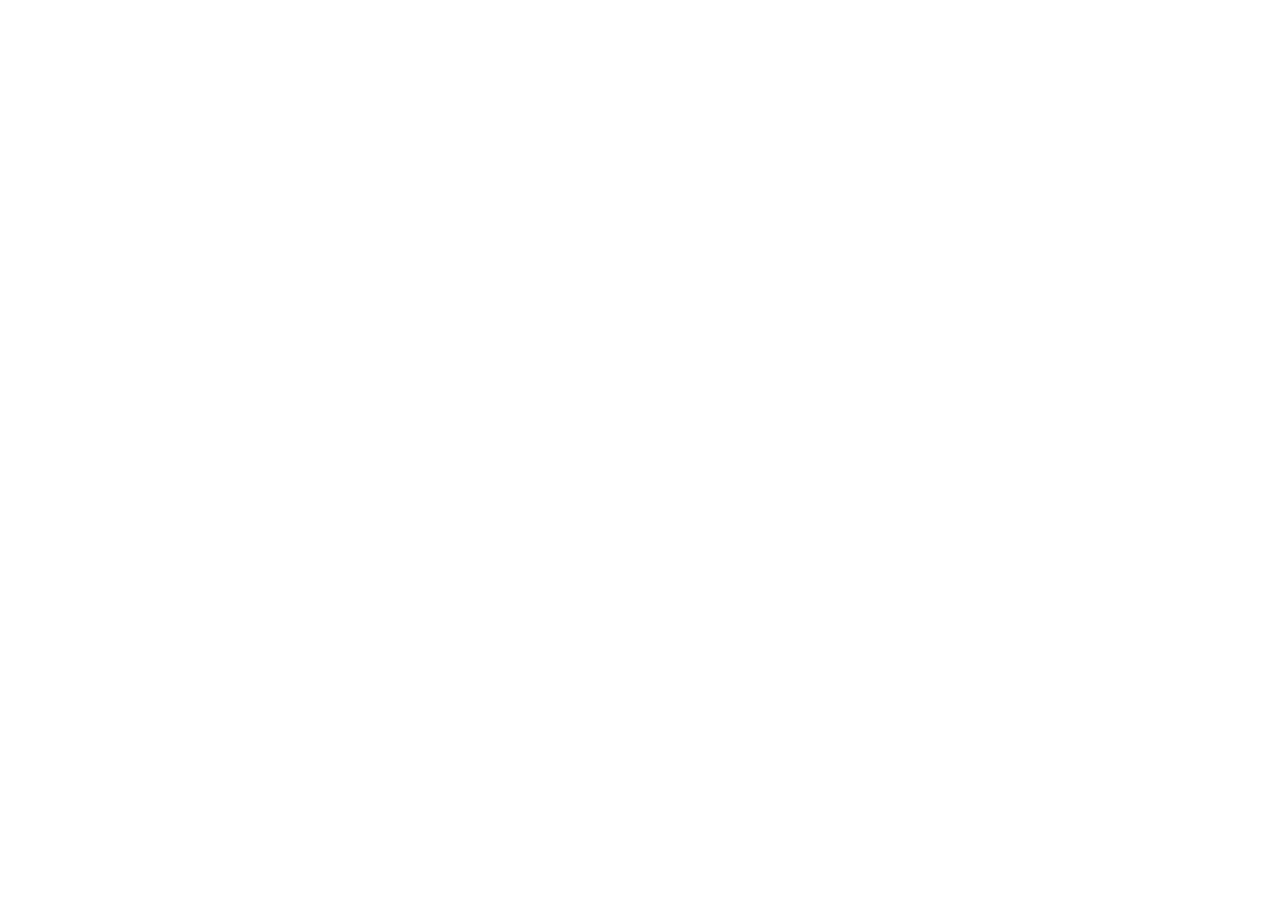
==== index.html @ f9d444e1 "Cria estrutura inicial do front-end" ====
<!DOCTYPE html>
<html lang="pt-br">

<head>
    <meta charset="UTF-8">
    <meta name="viewport" content="width=device-width, initial-scale=1.0">

    <title>Atlas Store</title>
    <link rel="stylesheet" href="assets/css/style.css">
</head>

<body>

    <script src="assets/js/script.js"></script>
    
</body>

</html>
---- assets/css/style.css ----
/*EStilos globais do Atlas Store */
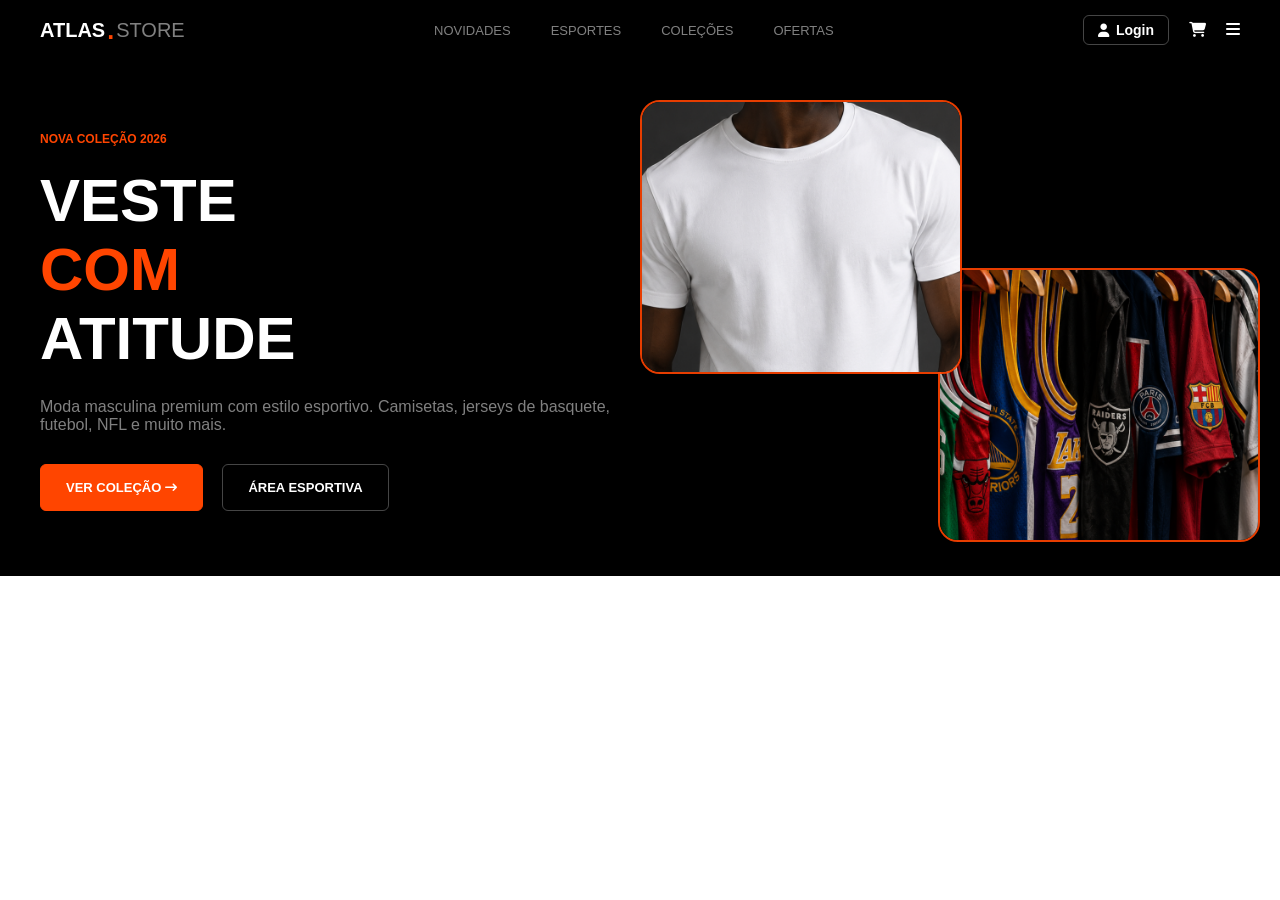
==== commit 69229324: "Cria header e seção principal da página inicial" ====
--- a/index.html
+++ b/index.html
@@ -7,9 +7,121 @@
 
     <title>Atlas Store</title>
     <link rel="stylesheet" href="assets/css/style.css">
+    <link rel="stylesheet" href="https://cdnjs.cloudflare.com/ajax/libs/font-awesome/6.5.0/css/all.min.css"> <!--Biblioteca de ícones-->
 </head>
 
 <body>
+
+    <header>
+
+        <nav> <!--Cabeçalho Principal-->
+
+            <div> <!--Logo da loja-->
+
+                <a href="index.html" class="logo">
+                    <h1>
+                        <span class="logo-atlas">ATLAS</span>
+                        <span class="logo-ponto">.</span>
+                        <span class="logo-store">STORE</span>
+                    </h1>
+                </a>
+
+            </div>
+
+            <div class="menu"> <!--Navegação principal-->
+
+                <ul>
+
+                    <li>
+                        <a href="pages/novidades.html">NOVIDADES</a>
+                    </li>
+
+                    <li>
+                        <a href="pages/esportes.html">ESPORTES</a>
+                    </li>
+
+                    <li>
+                        <a href="pages/colecoes.html">COLEÇÕES</a>
+                    </li>
+
+                    <li>
+                        <a href="pages/ofertas.html">OFERTAS</a>
+                    </li>
+
+                </ul>
+
+            </div>
+
+            <div class="actions"> <!--Ações do usuário-->
+
+                <ul>
+
+                    <li>
+                        <a href="pages/login.html" class="login">
+                            <i class="fa-solid fa-user"></i> Login
+                        </a>
+                    </li>
+
+                    <li>
+                        <a href="pages/carrinho.html" class="carrinho">
+                            <i class="fa-solid fa-cart-shopping"></i>
+                        </a>
+                    </li>
+
+                </ul>
+
+                <button class="menu-btn">
+                    <i class="fa-solid fa-bars"></i>
+                </button>
+
+            </div>
+
+        </nav>
+
+    </header>
+
+    <main>
+        <section class="apresentacao">
+
+            <!-- Coluna esquerda: textos e botões -->
+            <div class="apresentacao-textos"> 
+                <h2>NOVA COLEÇÃO 2026</h2>
+                <h3>VESTE <span>COM</span> ATITUDE</h3>
+                <p>
+                    Moda masculina premium com estilo esportivo. 
+               Camisetas, jerseys de basquete, futebol, NFL e muito mais.
+                </p>
+            
+                <!-- Botões de ação -->
+                <div class="apresentacao-botoes">
+                    <a class="btn-colecao" href="pages/colecoes.html">
+                        VER COLEÇÃO
+                    <i class="fa-solid fa-arrow-right-long"></i>
+                    </a>
+                    <a class="btn-esportiva" href="pages/esportes.html">ÁREA ESPORTIVA</a>
+                </div>
+            </div>
+
+            <!-- Coluna direita: imagens de destaque -->
+            <div class="apresentacao-imagens">
+                <img class="img-destaque" src="assets/images/apresentacao/img-whiteshirt-apresentacao.png" alt="Produto em destaque">
+                <img class="img-esportiva" src="assets/images/apresentacao/img-varias1-apresnetacao.png" alt="Produto esportivo">
+            </div>
+
+        </section>
+
+        <section class="menu-central">
+            <ul>
+                <li>
+                    <a href="pages/"></a>
+                </li>
+            </ul>
+        </section>
+    </main>
+
+    <footer>
+
+    </footer>
 
     <script src="assets/js/script.js"></script>
     
--- a/assets/css/style.css
+++ b/assets/css/style.css
@@ -1 +1,325 @@
-/*EStilos globais do Atlas Store */+/*Estilos globais do Atlas Store */
+
+* {
+    margin: 0;
+    padding: 0;
+    box-sizing: border-box;
+    font-family: 'Segoe UI', Tahoma, Geneva, Verdana, sans-serif;
+}
+
+header nav {
+    display: flex; /*Flexbox ativo*/
+    justify-content: space-between; /*Espaço entre itens*/
+    align-items: center; /*Alinha verticalmente*/
+    gap: 20px; /*Espaço entre os blocos*/
+    padding: 10px 20px; /*Espaço interno do header*/
+    background-color: black;
+    height: 60px;
+    position: fixed;
+    top: 0;
+    left: 0;
+    width: 100%;
+    z-index: 1000;
+}
+
+
+/*LOGO*/
+
+.logo {
+    text-decoration: none;
+}
+
+.logo h1 {
+    margin: 0;              /* remove margens padrão */
+    line-height: 60px;      /* igual à altura do nav */
+    display: flex;          /* garante alinhamento interno */
+    align-items: center;    /* centraliza verticalmente o texto */
+    text-decoration: none;
+    gap: 2px;
+    padding-left: 20px;
+}
+
+.logo-atlas {
+    color: white;
+    font-weight: 900;
+    font-size: 20px;
+}
+
+.logo-ponto {
+    color: orangered;
+    vertical-align: middle;
+    font-size: 25px;
+}
+
+.logo-store {
+    color: grey;
+    font-size: 20px;
+    font-weight: lighter;
+}
+
+/*MENU*/
+
+.menu ul {
+    display: flex;
+    gap: 40px;
+    list-style: none;
+    font-size: small;
+}
+
+.menu a { /*Apenas o texto da lista*/
+    color: grey;
+    text-decoration: none;
+}
+
+.menu a:hover { /*Ao passar o mouse*/
+    color: white;
+    text-decoration: none;
+    transition: all 0.3s ease; /*Animação suave*/
+}
+
+.menu.active {
+    display: block; /* Mostra o menu (antes estava oculto no @media) */
+    width: 100%; /* Ocupa toda a largura disponível */
+}
+
+.menu.active ul {
+    flex-direction: column; /* Empilha os itens em coluna (vertical) */
+    gap: 10px;
+    background-color: black;
+    padding: 10px;
+}
+
+/*ACTIONS*/
+
+.actions {
+    display: flex;
+    align-items: center;
+    gap: 20px;
+}
+
+.actions ul { 
+    display: flex;
+    text-decoration: none;
+    gap: 20px;
+}
+
+.login { /*LOGIN*/
+    color: white;
+    text-decoration: none;
+    border: 1px solid rgba(169, 169, 169, 0.406);
+    border-radius: 6px;
+    padding: 6px;
+    padding-left: 14px;
+    padding-right: 14px;
+    font-size: 14px;
+    font-weight: bold;
+}
+
+.login i {
+    font-size: 13px;
+    padding-right: 3px;
+}
+
+.login:hover {
+    color: orangered;
+    border-color: orangered;
+    transition: all 0.3s ease; /*Animação suave*/
+}
+
+.carrinho { /*CARRINHO*/
+    color: white;
+    text-decoration: none;
+    font-size: 15px;
+}
+
+.menu-btn { /*MENU*/
+    color: white;
+    background: none;
+    border: none;
+    cursor: pointer;
+    font-size: 16px;
+    padding-right: 20px;
+}
+
+
+
+/*MAIN*/
+
+main {
+    margin-top: 60px; /* espaço para não ficar escondido */
+}
+
+.apresentacao { /*Duas colunas*/
+    display: flex;
+    align-items: center;
+    justify-content: space-between;
+    padding: 40px 20px 33.5px 20px;
+    background-color: black;
+}
+
+/*TEXTOS*/
+.apresentacao-textos {
+    flex: 1; /*Ocupa metade da largura disonível*/
+    max-width: 50%;
+    background-color: black;
+    text-align: left;
+    padding-left: 20px;
+    padding-top: 10px;
+    padding-bottom: 10px;
+}
+
+.apresentacao-textos h2 { /*NOVA COLEÇÃO*/
+    font-size: 12px;
+    color: orangered;
+    margin-bottom: 20px;
+}
+
+.apresentacao-textos h3 { /*VESTE COM ATITUDE*/
+    font-size: 60px;
+    margin-bottom: 20px;
+    color: white;
+    padding-bottom: 5px;
+}
+
+.apresentacao-textos h3 span {
+    color: orangered;
+    display: block;
+}
+
+.apresentacao-textos p {
+    font-size: 16px;
+    color: grey;
+    margin-bottom: 30px;
+    margin-right: 20px;
+}
+
+/*BOTÕES*/
+
+.btn-colecao {
+    display: inline-block;
+    color: white;
+    background-color: orangered;
+    border: 1px solid orangered;
+    border-radius: 6px;
+    padding: 15px;
+    transition: all 0.1s ease;
+    padding-left: 25px;
+    padding-right: 25px;
+    text-decoration: none;
+    font-weight: bolder;
+    font-size: 13px
+}
+
+.btn-colecao i {
+    font-size: 12px;
+    font-weight: bold;
+}
+
+.btn-colecao:hover {
+    transform: translateY(-2px);
+    background-color: rgb(255, 60, 0);
+}
+
+.btn-esportiva {
+    color: white;
+    margin-left: 15px;
+    border: 1px solid rgba(169, 169, 169, 0.406);
+    border-radius: 6px;
+    text-decoration: none;
+    padding: 15px;
+    padding-left: 25px;
+    padding-right: 25px;
+    font-weight: bolder;
+    font-size: 13px;
+}
+
+.btn-esportiva:hover {
+    border-color: orangered;
+    transition: all 0.3s ease; /*Animação suave*/
+}
+
+/*IMAGENS-APRESENTAÇÃO*/
+
+.apresentacao-imagens {
+    position: relative;
+    flex: 1;
+    max-width: 50%;
+    height: 442px; 
+    padding: 0;
+    background-color: black;
+}
+
+.apresentacao-imagens img {
+    border-radius: 20px;
+    position: absolute;
+    object-fit: cover; /* preenche a área sem esticar/distorcer */
+    border: 2px solid rgba(255, 68, 0, 0.907);
+    transition: transform 0.3s ease, box-shadow 0.3s ease;
+}
+
+.apresentacao-imagens img:hover {
+     transform: scale(1.02); /* aumenta 5% */
+    box-shadow: 0 6px 16px rgba(0,0,0,0.6); /* sombra mais forte no hover */
+}
+
+.img-destaque {
+    top: 0;
+    left: 0;
+    width: 52%;
+    height: 62%;
+    z-index: 2;
+    object-position: center top;
+}
+
+.img-esportiva-container {
+    position: relative;
+    display: inline-block;
+}
+
+.img-esportiva {
+    bottom: 0;
+    right: 0;
+    width: 52%;
+    height: 62%;
+    z-index: 1;
+}
+
+/*RESPONSIVIDADE*/
+@media (max-width: 768px) {
+    .menu {
+        display: none; /* esconde o menu em telas pequenas */
+    }
+    .login {
+        display: none; /* opcional: esconde login */
+    }
+    .apresentacao {
+        flex-direction: column; /*Empilha textos e imagens*/
+        text-align: left;
+        padding-top: 15px;
+    }
+    .apresentacao-textos {
+        text-align: left;
+        margin-top: 25px;
+    }
+    .apresentacao-textos h2 {
+        font-size: 10px;
+    }
+    .apresentacao-textos h3 {
+        font-size: 40px;
+    }
+    .apresentacao-textos p {
+        font-size: 13px;
+    }
+    .apresentacao-textos, .apresentacao-imagens {
+        max-width: 100%;
+    }
+    .apresentacao-imagens {
+        flex-direction: column;
+        display: flex;
+        gap: 15px;
+        height: auto;
+    }
+    .apresentacao-imagens img {
+        display: none;
+    }
+}
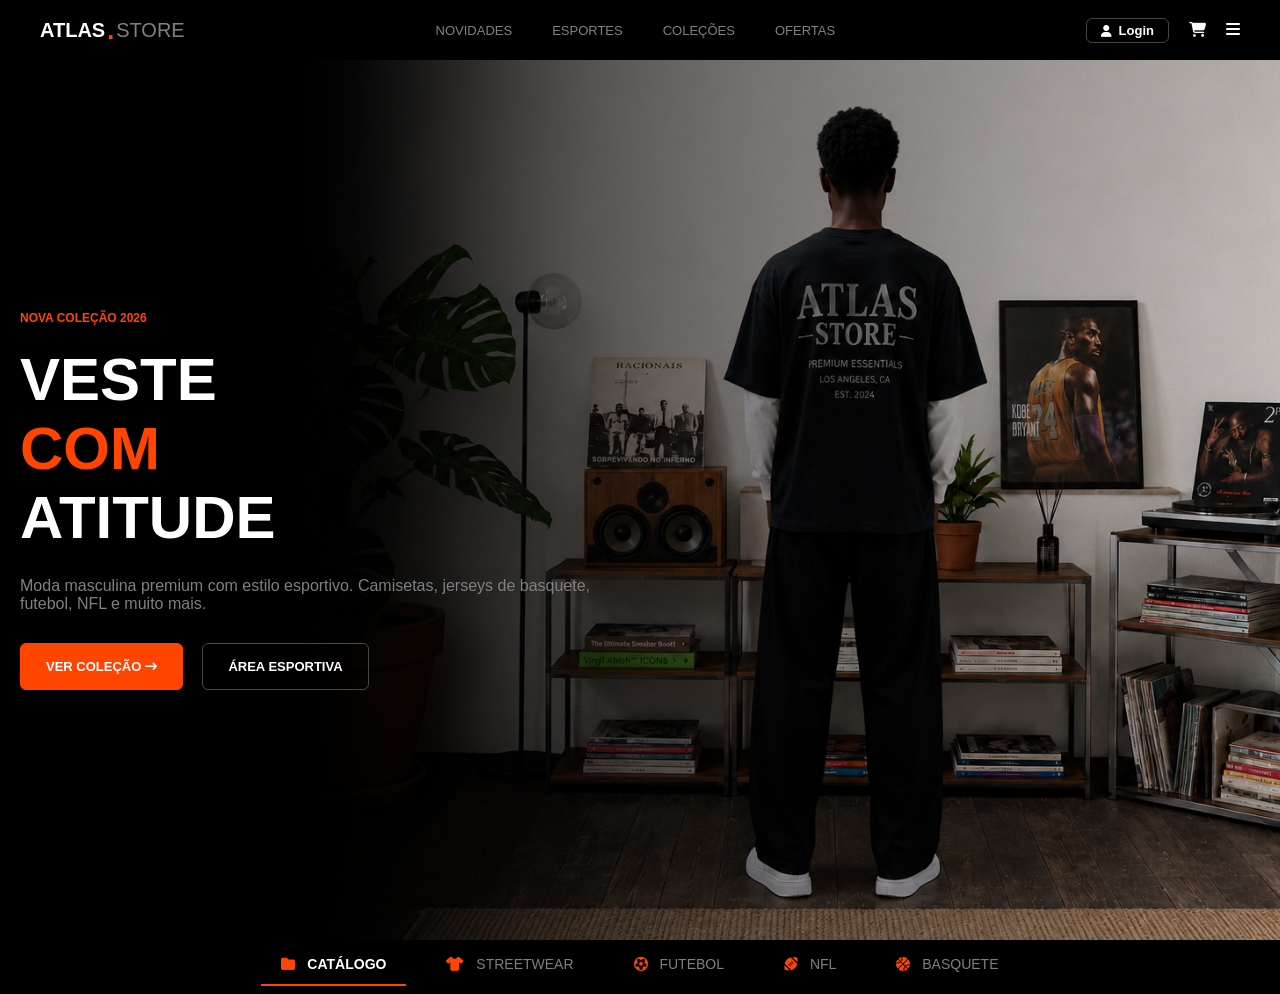
==== commit 849e8575: "feat: finaliza página de novidades" ====
--- a/index.html
+++ b/index.html
@@ -89,32 +89,57 @@
                 <h3>VESTE <span>COM</span> ATITUDE</h3>
                 <p>
                     Moda masculina premium com estilo esportivo. 
-               Camisetas, jerseys de basquete, futebol, NFL e muito mais.
+               Camisetas, jerseys de basquete,<br> futebol, NFL e muito mais.
                 </p>
             
                 <!-- Botões de ação -->
                 <div class="apresentacao-botoes">
                     <a class="btn-colecao" href="pages/colecoes.html">
                         VER COLEÇÃO
-                    <i class="fa-solid fa-arrow-right-long"></i>
+                    <i class="fa-solid fa-arrow-right-long"></i>                    
                     </a>
                     <a class="btn-esportiva" href="pages/esportes.html">ÁREA ESPORTIVA</a>
                 </div>
-            </div>
-
-            <!-- Coluna direita: imagens de destaque -->
-            <div class="apresentacao-imagens">
-                <img class="img-destaque" src="assets/images/apresentacao/img-whiteshirt-apresentacao.png" alt="Produto em destaque">
-                <img class="img-esportiva" src="assets/images/apresentacao/img-varias1-apresnetacao.png" alt="Produto esportivo">
             </div>
 
         </section>
 
         <section class="menu-central">
             <ul>
-                <li>
-                    <a href="pages/"></a>
+                <li class="todos">
+                    <a href="pages/todos.html" class="ativo">
+                        <i class="fa-solid fa-folder"></i>
+                        CATÁLOGO
+                    </a>
                 </li>
+                <li class="streetwear">
+                    <a href="pages/streetwear.html">
+                        <i class="fa-solid fa-shirt"></i>
+                        STREETWEAR
+                    </a>
+                </li>
+
+                <li class="futebol">
+                    <a href="pages/futebol.html">
+                        <i class="fa-regular fa-futbol"></i>
+                        FUTEBOL
+                    </a>
+                </li>
+
+                <li class="nfl">
+                    <a href="pages/nfl.html">
+                        <i class="fa-solid fa-football"></i>
+                        NFL
+                    </a>
+                </li>
+
+                <li class="basquete">
+                    <a href="pages/basquete.html">
+                        <i class="fa-solid fa-basketball"></i>
+                        BASQUETE
+                    </a>
+                </li>
+
             </ul>
         </section>
     </main>
--- a/assets/css/style.css
+++ b/assets/css/style.css
@@ -71,10 +71,10 @@
     text-decoration: none;
 }
 
-.menu a:hover { /*Ao passar o mouse*/
-    color: white;
-    text-decoration: none;
-    transition: all 0.3s ease; /*Animação suave*/
+.menu a:hover {
+    color: white;
+    text-decoration: none;
+    transition: all 0.3s ease;
 }
 
 .menu.active {
@@ -108,21 +108,20 @@
     text-decoration: none;
     border: 1px solid rgba(169, 169, 169, 0.406);
     border-radius: 6px;
-    padding: 6px;
+    padding: 4px;
     padding-left: 14px;
     padding-right: 14px;
-    font-size: 14px;
+    font-size: 13px;
     font-weight: bold;
 }
 
 .login i {
-    font-size: 13px;
+    font-size: 12px;
     padding-right: 3px;
 }
 
 .login:hover {
-    color: orangered;
-    border-color: orangered;
+    border-color: orangered;    
     transition: all 0.3s ease; /*Animação suave*/
 }
 
@@ -146,25 +145,30 @@
 /*MAIN*/
 
 main {
-    margin-top: 60px; /* espaço para não ficar escondido */
-}
-
-.apresentacao { /*Duas colunas*/
-    display: flex;
-    align-items: center;
-    justify-content: space-between;
-    padding: 40px 20px 33.5px 20px;
-    background-color: black;
-}
+    margin-top: 40px; /* espaço para não ficar escondido */
+    background-color: black;
+}
+
+.apresentacao {
+  display: flex;
+  height: 100vh;
+  align-items: center;
+  justify-content: space-between;
+  background: linear-gradient(to right, black, rgba(0, 0, 0, 0)),
+              url("../images/apresentacao/img-background-index-greys.png");
+  background-size: cover;
+  background-repeat: no-repeat;
+  background-position: center top;
+}
+
 
 /*TEXTOS*/
 .apresentacao-textos {
-    flex: 1; /*Ocupa metade da largura disonível*/
+    flex: 1; /*Ocupa metade da largura disponível*/
     max-width: 50%;
-    background-color: black;
     text-align: left;
     padding-left: 20px;
-    padding-top: 10px;
+    padding-top: 30px;
     padding-bottom: 10px;
 }
 
@@ -194,6 +198,10 @@
 }
 
 /*BOTÕES*/
+
+.apresentacao-botoes {
+    margin-right: 25px;
+}
 
 .btn-colecao {
     display: inline-block;
@@ -238,68 +246,81 @@
     transition: all 0.3s ease; /*Animação suave*/
 }
 
-/*IMAGENS-APRESENTAÇÃO*/
-
-.apresentacao-imagens {
-    position: relative;
-    flex: 1;
-    max-width: 50%;
-    height: 442px; 
+/*MENU CENTRAL*/
+.menu-central ul {
+    display: flex;
+    max-width: 100%;
+    height: auto;
+    list-style: none;
+    gap: 20px;
     padding: 0;
-    background-color: black;
-}
-
-.apresentacao-imagens img {
-    border-radius: 20px;
-    position: absolute;
-    object-fit: cover; /* preenche a área sem esticar/distorcer */
-    border: 2px solid rgba(255, 68, 0, 0.907);
-    transition: transform 0.3s ease, box-shadow 0.3s ease;
-}
-
-.apresentacao-imagens img:hover {
-     transform: scale(1.02); /* aumenta 5% */
-    box-shadow: 0 6px 16px rgba(0,0,0,0.6); /* sombra mais forte no hover */
-}
-
-.img-destaque {
-    top: 0;
-    left: 0;
-    width: 52%;
-    height: 62%;
-    z-index: 2;
-    object-position: center top;
-}
-
-.img-esportiva-container {
-    position: relative;
+    margin: 0;
+    background-color: black;
+    padding-top: 8px;
+    padding-bottom: 8px;
+    justify-content: center;
+}
+
+.menu-central li a {
     display: inline-block;
-}
-
-.img-esportiva {
-    bottom: 0;
-    right: 0;
-    width: 52%;
-    height: 62%;
-    z-index: 1;
+    color: black;
+    text-decoration: none;
+    padding: 8px 20px;
+    background-color: black;
+    color: grey;
+    font-size: 14px;
+}
+
+.menu-central li a:hover {
+    color: white;
+    transition: all 0.3s ease; /*Animação suave*/
+}
+
+.menu-central i {
+    color: orangered;
+    padding-right: 8px;
+}
+
+.menu-central li a.ativo {
+    color: white;
+    border-bottom: 2px solid orangered;
+    padding-bottom: 12px;
+    font-weight: bolder;
+}
+
+.menu-central li a.ativo:hover {
+    color: orangered;
+    border-bottom: 2px solid white;
 }
 
 /*RESPONSIVIDADE*/
 @media (max-width: 768px) {
+    .logo-atlas {
+        font-size: 15px;
+    }
+    .logo-ponto {
+        font-size: 15px;
+    }
+    .logo-store {
+        font-size: 15px;
+    }
     .menu {
         display: none; /* esconde o menu em telas pequenas */
     }
     .login {
         display: none; /* opcional: esconde login */
+    }
+    .main {
+        margin-top: 30px;
     }
     .apresentacao {
         flex-direction: column; /*Empilha textos e imagens*/
         text-align: left;
-        padding-top: 15px;
+        height: 100vh;
+        padding-top: 10px;
     }
     .apresentacao-textos {
         text-align: left;
-        margin-top: 25px;
     }
     .apresentacao-textos h2 {
         font-size: 10px;
@@ -310,16 +331,40 @@
     .apresentacao-textos p {
         font-size: 13px;
     }
+    .apresentacao-botoes {
+        flex-wrap: wrap;
+        display: flex;
+        background-color: black;
+        margin-right: 25px;
+    }
+    .btn-colecao {
+        margin: 10px auto ;
+    }
+    .btn-esportiva {
+        margin: 10px auto ;
+    }
     .apresentacao-textos, .apresentacao-imagens {
         max-width: 100%;
     }
-    .apresentacao-imagens {
-        flex-direction: column;
-        display: flex;
-        gap: 15px;
-        height: auto;
-    }
     .apresentacao-imagens img {
         display: none;
     }
-}+
+     .menu-central ul {
+    display: flex;
+    flex-wrap: wrap;
+    justify-content: center;
+    gap: 40px;
+    height: auto;             /* deixa crescer conforme o conteúdo */
+    padding: 10px;
+    margin: 0;
+  }
+
+  .menu-central li a {
+    padding: 12px 20px;       /* reduz padding */
+    font-size: 12px;          /* texto menor */
+    text-align: center;
+    display: inline-block;
+  }
+}
+
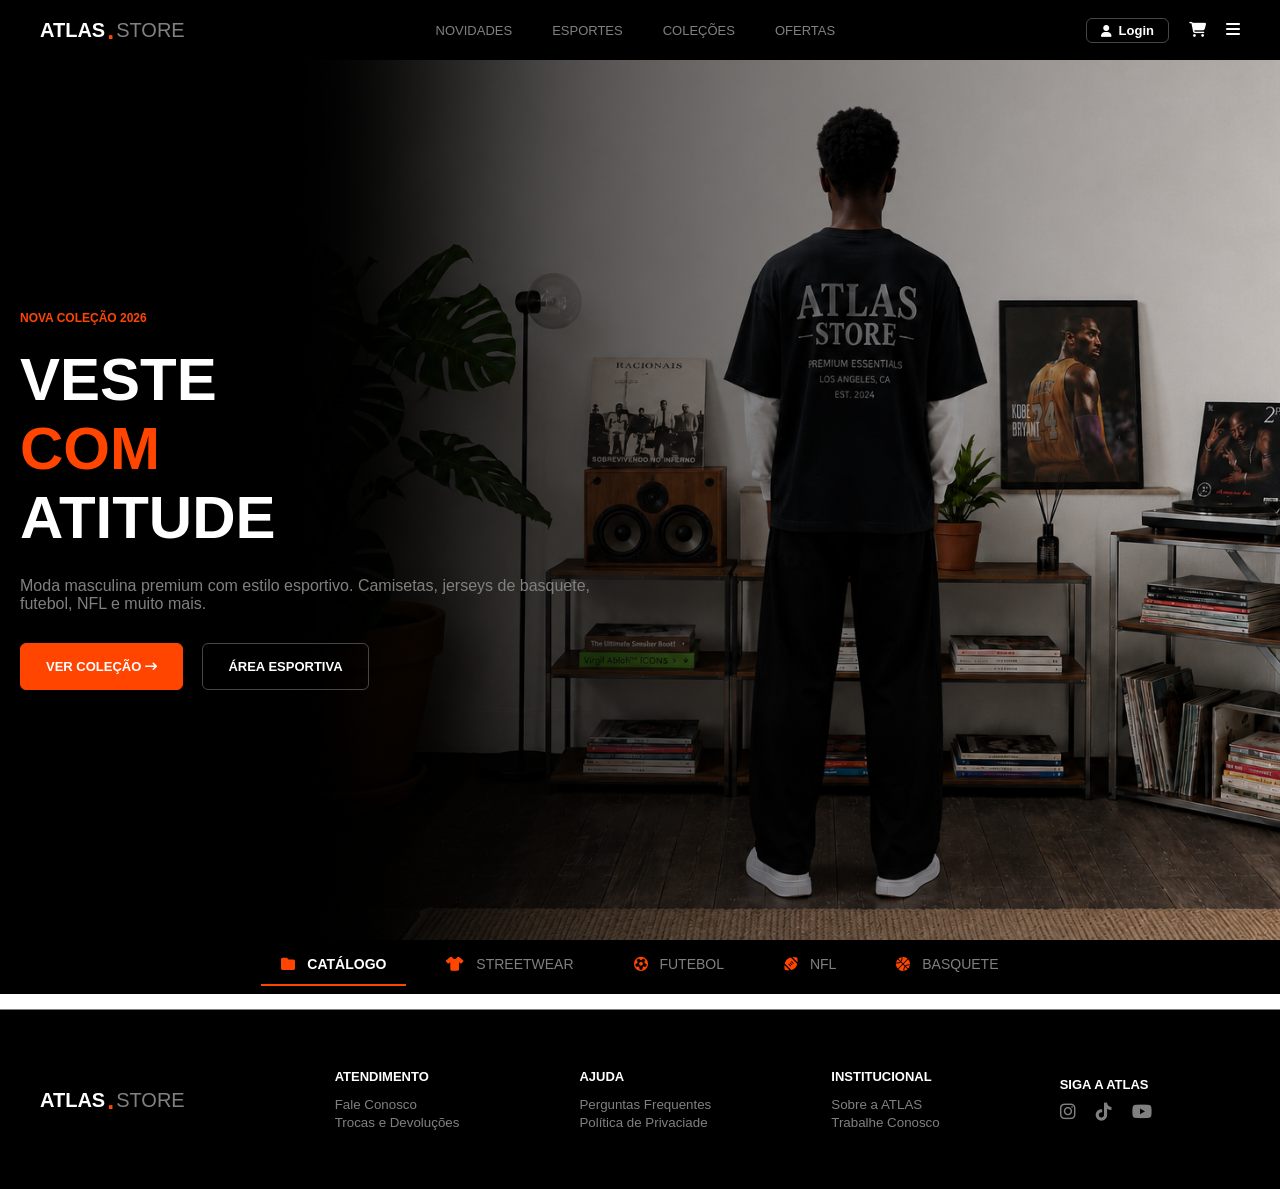
==== commit 1c60080e: "Finaliza rodapé e estrutura de navegação" ====
--- a/index.html
+++ b/index.html
@@ -144,7 +144,52 @@
         </section>
     </main>
 
-    <footer>
+    <footer class="rodape">
+
+        <div class="logo-rodape"> <!--Logo da loja-->
+
+                <a href="index.html" class="logo">
+                    <h1>
+                        <span class="logo-atlas">ATLAS</span>
+                        <span class="logo-ponto">.</span>
+                        <span class="logo-store">STORE</span>
+                    </h1>
+                </a>
+
+            </div>
+
+        
+        <div class="rodape-um">
+            <h2 class="rodape-titulo">ATENDIMENTO</h2>
+            <a class="rodape-links" href="pages/footer/fale-conosco.html">Fale Conosco</a>
+            <a class="rodape-links" href="pages/footer/devolucoes.html">Trocas e Devoluções</a>
+        </div>
+
+        <div class="rodape-dois">
+            <h2 class="rodape-titulo">AJUDA</h2>
+            <a class="rodape-links" href="pages/footer/perguntas-frequentes.html">Perguntas Frequentes</a>
+            <a class="rodape-links" href="pages/footer/politica-privacidade.html">Política de Privaciade</a>
+        </div>
+
+        <div class="rodape-tres">
+            <h2 class="rodape-titulo">INSTITUCIONAL</h2>
+            <a class="rodape-links" href="pages/footer/sobre.html">Sobre a ATLAS</a>
+            <a class="rodape-links" href="pages/footer/trabalhe-conosco.html">Trabalhe Conosco</a>
+        </div>
+
+        <div class="rodape-quatro">
+            <h2 class="rodape-titulo">SIGA A ATLAS</h2>
+            <a class="rodape-insta" href="https://www.instagram.com/" target="_blank">
+                <i class="fa-brands fa-instagram"></i>
+            </a>
+            <a class="rodape-tiktok" href="https://www.tiktok.com/pt-BR/" target="_blank">
+                <i class="fa-brands fa-tiktok"></i>
+            </a>
+            <a class="rodape-youtube" href="https://www.youtube.com/" target="_blank">
+                <i class="fa-brands fa-youtube"></i>
+            </a>
+        </div>
+
 
     </footer>
 
--- a/assets/css/style.css
+++ b/assets/css/style.css
@@ -5,6 +5,7 @@
     padding: 0;
     box-sizing: border-box;
     font-family: 'Segoe UI', Tahoma, Geneva, Verdana, sans-serif;
+    background-color: transparent;
 }
 
 header nav {
@@ -170,12 +171,14 @@
     padding-left: 20px;
     padding-top: 30px;
     padding-bottom: 10px;
+    background-color: transparent !important;
 }
 
 .apresentacao-textos h2 { /*NOVA COLEÇÃO*/
     font-size: 12px;
     color: orangered;
     margin-bottom: 20px;
+    background-color: transparent !important;
 }
 
 .apresentacao-textos h3 { /*VESTE COM ATITUDE*/
@@ -183,11 +186,13 @@
     margin-bottom: 20px;
     color: white;
     padding-bottom: 5px;
+    background-color: transparent !important;
 }
 
 .apresentacao-textos h3 span {
     color: orangered;
     display: block;
+    background-color: transparent !important;
 }
 
 .apresentacao-textos p {
@@ -195,12 +200,14 @@
     color: grey;
     margin-bottom: 30px;
     margin-right: 20px;
+    background-color: transparent !important;
 }
 
 /*BOTÕES*/
 
 .apresentacao-botoes {
     margin-right: 25px;
+    background-color: transparent !important;
 }
 
 .btn-colecao {
@@ -221,6 +228,7 @@
 .btn-colecao i {
     font-size: 12px;
     font-weight: bold;
+    background-color: transparent !important;
 }
 
 .btn-colecao:hover {
@@ -293,6 +301,81 @@
     border-bottom: 2px solid white;
 }
 
+    /*RODAPÉ*/
+
+
+    .logo-rodape {
+        margin-right: 30px;
+    }
+
+    .rodape {
+        border-top: 1px solid grey;
+        background-color: black;
+        padding-left: 20px;
+        display: flex;
+        max-width: 100%;
+        height: 20vh;
+        color: white;
+        gap: 120px;
+        align-items: center;
+        margin-top: 15px;
+    }
+    .rodape-titulo {
+        text-transform: uppercase;
+        font-size: small;
+        margin-bottom: 10px;
+    }
+
+    .rodape-links {
+        text-decoration: none;
+        color: grey;
+        display: flex;
+        font-size: smaller;
+        padding-top: 3px;
+    }
+
+    .rodape-links:hover {
+        color: white;
+        transition: ease all 0.25s;
+    }
+
+    .rodape-insta, .rodape-tiktok, .rodape-youtube {
+        color: grey;
+        text-decoration: none;
+        font-size: large;
+        margin-right: 15px;
+    }
+
+    .rodape-insta i:hover {
+    background: linear-gradient(45deg, 
+    #feda75, 
+    #fa7e1e, 
+    #d62976, 
+    #962fbf, 
+    #4f5bd5);
+  background-clip: text; /* versão padrão */
+  -webkit-background-clip: text; /* compatibilidade */
+  color: transparent; /* versão padrão */
+  -webkit-text-fill-color: transparent; /* compatibilidade */
+  transition: all ease 0.25s;
+    }
+
+    .rodape-insta:hover {
+        transition: all ease 0.25s;
+    }
+
+    .rodape-tiktok:hover {
+        color: white;
+        transition: all ease 0.25s;
+    }
+
+    .rodape-youtube:hover {
+        color: red;
+        transition: all ease 0.25s;
+    }
+
+
+
 /*RESPONSIVIDADE*/
 @media (max-width: 768px) {
     .logo-atlas {
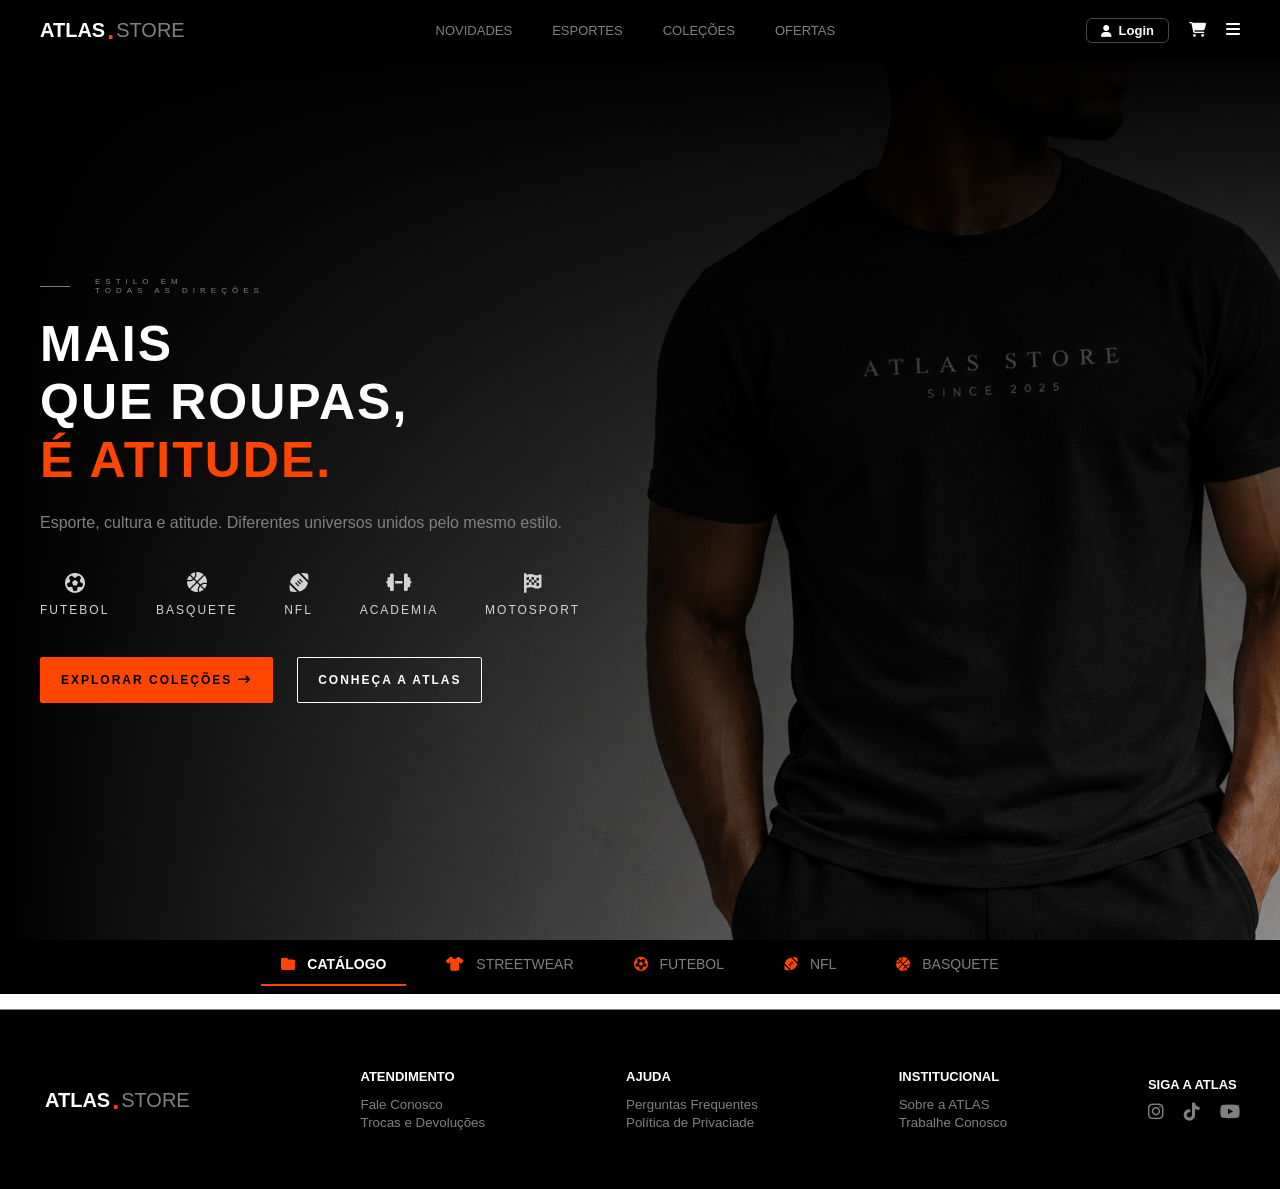
==== commit 7d149b10: "feat: atualiza apresentação da página inicial" ====
--- a/index.html
+++ b/index.html
@@ -84,21 +84,55 @@
         <section class="apresentacao">
 
             <!-- Coluna esquerda: textos e botões -->
-            <div class="apresentacao-textos"> 
-                <h2>NOVA COLEÇÃO 2026</h2>
-                <h3>VESTE <span>COM</span> ATITUDE</h3>
-                <p>
-                    Moda masculina premium com estilo esportivo. 
-               Camisetas, jerseys de basquete,<br> futebol, NFL e muito mais.
+            <div class="apresentacao-textos">
+
+                <div class="slogan-um">
+                    <span><i class="fa-solid fa-minus"></i></span>
+                    <span class="texto">ESTILO EM <br> TODAS AS DIREÇÕES</span>
+                </div>
+
+                <h3>MAIS <br> QUE ROUPAS, <br> <span>É ATITUDE.</span></h3>
+
+                <p class="texto-um">
+                    Esporte, cultura e atitude. Diferentes universos unidos pelo mesmo estilo.
                 </p>
+                
+                <!--ÍCONES-->
+            <div class="menu-icons">
+
+                <div class="item"> <!--FUTEBOL-->
+                    <span class="icone"><i class="fa-regular fa-futbol"></i></span>
+                    <span class="texto">FUTEBOL</span>
+                </div>
+
+                <div class="item"> <!--BASQUETE-->
+                    <span class="icone"><i class="fa-solid fa-basketball"></i></span>
+                    <span class="texto">BASQUETE</span>
+                </div>
+
+                <div class="item"> <!--NFL-->
+                    <span class="icone"><i class="fa-solid fa-football"></i></span>
+                    <span class="texto">NFL</span>
+                </div>
+
+                <div class="item"> <!--ACADEMIA-->
+                    <span class="icone"><i class="fa-solid fa-dumbbell"></i></span>
+                    <span class="texto">ACADEMIA</span>
+                </div>
+
+                <div class="item"> <!--MOTOSPORT-->
+                    <span class="icone"><i class="fa-solid fa-flag-checkered"></i></span>
+                    <span class="texto">MOTOSPORT</span>
+                </div>
+            </div>
             
                 <!-- Botões de ação -->
                 <div class="apresentacao-botoes">
                     <a class="btn-colecao" href="pages/colecoes.html">
-                        VER COLEÇÃO
+                        EXPLORAR COLEÇÕES
                     <i class="fa-solid fa-arrow-right-long"></i>                    
                     </a>
-                    <a class="btn-esportiva" href="pages/esportes.html">ÁREA ESPORTIVA</a>
+                    <a class="btn-esportiva" href="pages/esportes.html">CONHEÇA A ATLAS</a>
                 </div>
             </div>
 
--- a/assets/css/style.css
+++ b/assets/css/style.css
@@ -147,7 +147,6 @@
 
 main {
     margin-top: 40px; /* espaço para não ficar escondido */
-    background-color: black;
 }
 
 .apresentacao {
@@ -155,8 +154,9 @@
   height: 100vh;
   align-items: center;
   justify-content: space-between;
-  background: linear-gradient(to right, black, rgba(0, 0, 0, 0)),
-              url("../images/apresentacao/img-background-index-greys.png");
+  background:   linear-gradient(to right, black, rgba(0, 0, 0, 0)), /*degradê 1*/
+                linear-gradient(to bottom, black, rgba(0, 0, 0, 0)), /*degradê 2*/
+                url("../images/apresentacao/img-apresentacao-backgroundtwo.png");
   background-size: cover;
   background-repeat: no-repeat;
   background-position: center top;
@@ -166,63 +166,127 @@
 /*TEXTOS*/
 .apresentacao-textos {
     flex: 1; /*Ocupa metade da largura disponível*/
+    height: 100vh;
     max-width: 50%;
+    display: flex;
+    flex-direction: column;
     text-align: left;
-    padding-left: 20px;
-    padding-top: 30px;
-    padding-bottom: 10px;
-    background-color: transparent !important;
-}
-
-.apresentacao-textos h2 { /*NOVA COLEÇÃO*/
-    font-size: 12px;
-    color: orangered;
+    justify-content: center;
+    padding-left: 40px !important;
+    background-color: transparent;
+}
+
+.slogan-um {
+    display: flex;
+    align-items: center;
+    gap: 15px;
+    color: grey;
+    font-size: 1px;
+    white-space: nowrap;
+    margin-right: 40px;
+}
+
+.slogan-um span i {
+    display: inline-block;
+    width: 30px;
+    height: 1px;
+    background-color: grey;
+    margin-right: 10px;
+}
+
+.slogan-um .texto {
+    flex: 0 1 auto;
+    white-space: nowrap;
+    letter-spacing: 5px ;
+    font-size: 8px;
+}
+
+.apresentacao-textos h3 {
+    font-size: 50px;
+    margin-top: 20px;
     margin-bottom: 20px;
-    background-color: transparent !important;
-}
-
-.apresentacao-textos h3 { /*VESTE COM ATITUDE*/
-    font-size: 60px;
-    margin-bottom: 20px;
     color: white;
     padding-bottom: 5px;
-    background-color: transparent !important;
+    letter-spacing: 2px;
+    margin-right: 40px;
 }
 
 .apresentacao-textos h3 span {
     color: orangered;
     display: block;
-    background-color: transparent !important;
-}
-
-.apresentacao-textos p {
+}
+
+.apresentacao-textos .texto-um {
     font-size: 16px;
     color: grey;
-    margin-bottom: 30px;
+    margin-bottom: 20px;
     margin-right: 20px;
-    background-color: transparent !important;
+    margin-right: 40px;
+}
+
+.apresentacao-textos .texto-dois {
+    display: flex;
+    align-items: center;
+    gap: 15px;
+    color: grey;
+    font-size: 10px;
+    white-space: nowrap;
+    margin-right: 40px;
+    justify-content: space-between;
+}
+
+/*ÍCONES*/
+.menu-icons {
+    display: flex ;
+    justify-content: space-between;
+    gap: 18px;
+    margin-right: 40px;
+    padding: 20px;
+    padding-left: 0;
+    margin-bottom: 20px;    
+}
+
+.item {
+    color: lightgrey;
+    font-size: 12px;
+    text-transform: uppercase;
+    display: flex;
+    flex-direction: column;
+    align-items: center;
+}
+
+.icone {
+    font-size: 20px;
+    margin-bottom: 8px;
+}
+
+.texto {
+    font-size: 12px;
+    text-transform: uppercase;
+    letter-spacing: 2px;
 }
 
 /*BOTÕES*/
 
 .apresentacao-botoes {
-    margin-right: 25px;
+    margin-right: 40px;
     background-color: transparent !important;
 }
 
 .btn-colecao {
     display: inline-block;
-    color: white;
+    color: black;
     background-color: orangered;
     border: 1px solid orangered;
-    border-radius: 6px;
     padding: 15px;
     transition: all 0.1s ease;
-    padding-left: 25px;
-    padding-right: 25px;
+    padding-left: 20px;
+    padding-right: 20px;
+    border-radius: 2px;
     text-decoration: none;
     font-weight: bolder;
-    font-size: 13px
+    letter-spacing: 2px;
+    font-size: 12px
 }
 
 .btn-colecao i {
@@ -232,26 +296,28 @@
 }
 
 .btn-colecao:hover {
-    transform: translateY(-2px);
+    transition: all ease 0.25s;
     background-color: rgb(255, 60, 0);
+    color: lightgray !important;
 }
 
 .btn-esportiva {
     color: white;
-    margin-left: 15px;
-    border: 1px solid rgba(169, 169, 169, 0.406);
-    border-radius: 6px;
+    margin-left: 20px;
+    letter-spacing: 2px;
+    border: 1px solid white;
     text-decoration: none;
     padding: 15px;
-    padding-left: 25px;
-    padding-right: 25px;
+    border-radius: 2px;
+    padding-left: 20px;
+    padding-right: 20px;
     font-weight: bolder;
-    font-size: 13px;
+    font-size: 12px;
 }
 
 .btn-esportiva:hover {
     border-color: orangered;
-    transition: all 0.3s ease; /*Animação suave*/
+    transition: all 0.25s ease;
 }
 
 /*MENU CENTRAL*/
@@ -301,7 +367,7 @@
     border-bottom: 2px solid white;
 }
 
-    /*RODAPÉ*/
+/*RODAPÉ*/
 
 
     .logo-rodape {
@@ -311,19 +377,35 @@
     .rodape {
         border-top: 1px solid grey;
         background-color: black;
-        padding-left: 20px;
         display: flex;
         max-width: 100%;
         height: 20vh;
         color: white;
-        gap: 120px;
+        justify-content: space-between;
+        padding-right: 25px;
+        padding-left: 25px;
         align-items: center;
         margin-top: 15px;
     }
+
     .rodape-titulo {
         text-transform: uppercase;
         font-size: small;
         margin-bottom: 10px;
+    }
+
+    .rodape-ativo {
+        text-decoration: none;
+        color: white;
+        border-bottom: 1px solid orangered;
+        display: inline-block !important;
+        font-size: smaller;
+        padding-top: 3px;
+    }
+
+    .rodape-ativo:hover {
+        border-bottom: 1px solid white;
+        transition: ease all 0.25s;
     }
 
     .rodape-links {
@@ -374,8 +456,6 @@
         transition: all ease 0.25s;
     }
 
-
-
 /*RESPONSIVIDADE*/
 @media (max-width: 768px) {
     .logo-atlas {
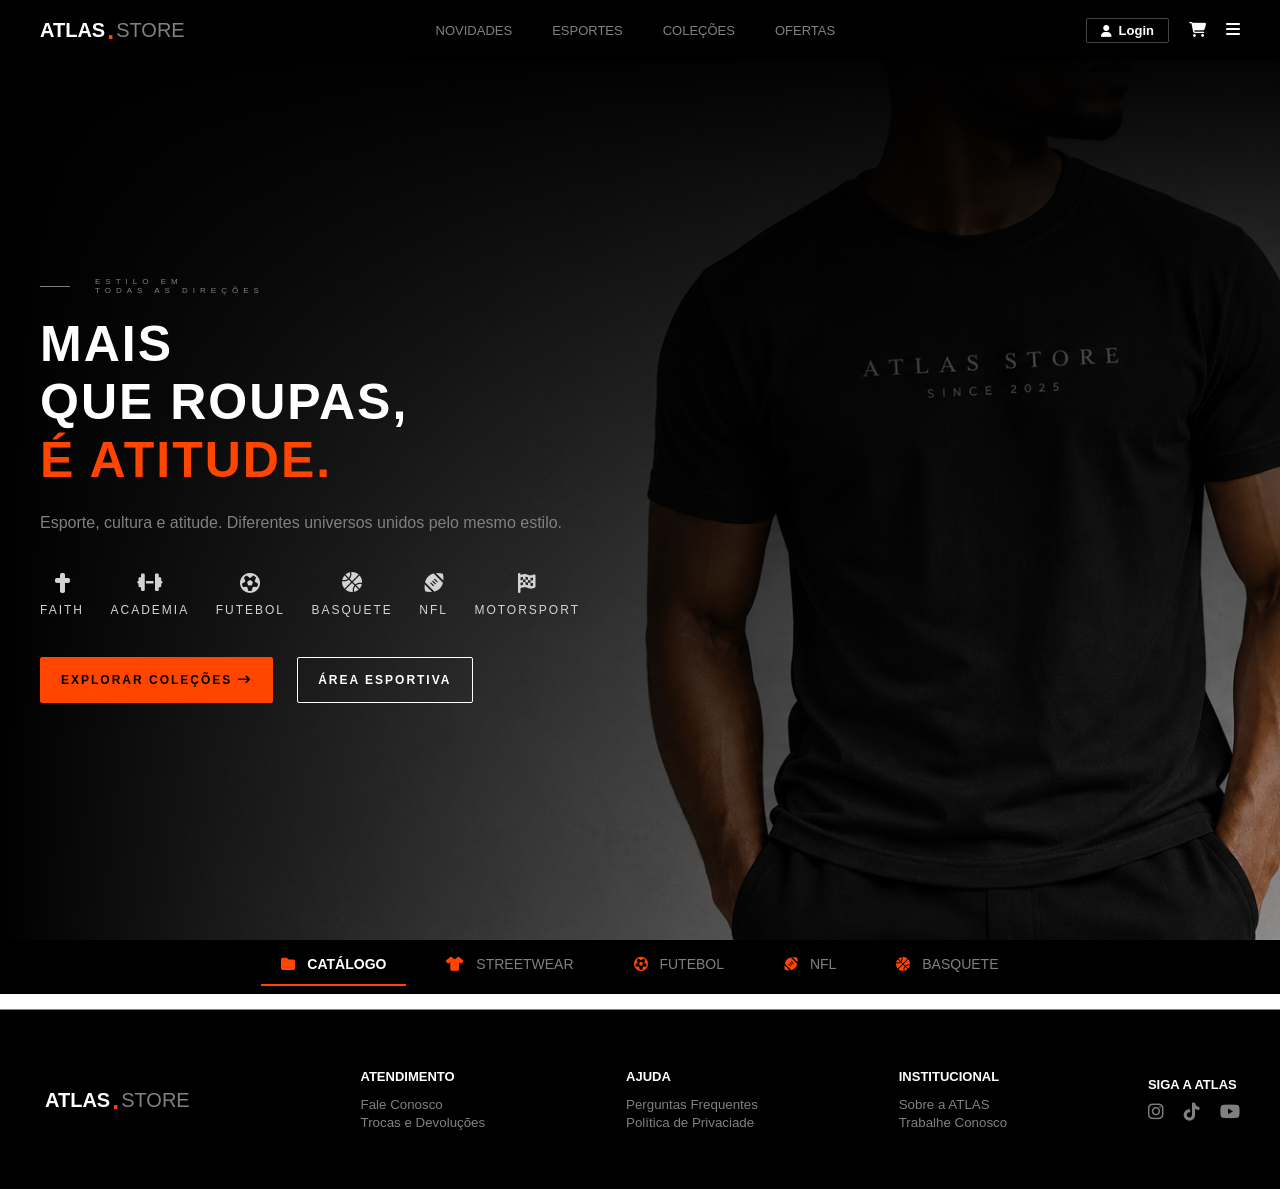
==== commit 804dbe01: "feat: finaliza página de contato" ====
--- a/index.html
+++ b/index.html
@@ -100,6 +100,16 @@
                 <!--ÍCONES-->
             <div class="menu-icons">
 
+                <div class="item"> <!--FÉ-->
+                    <span class="icone"><i class="fa-solid fa-cross"></i></span>
+                    <span class="texto">FAITH</span>
+                </div>
+
+                <div class="item"> <!--ACADEMIA-->
+                    <span class="icone"><i class="fa-solid fa-dumbbell"></i></span>
+                    <span class="texto">ACADEMIA</span>
+                </div>
+
                 <div class="item"> <!--FUTEBOL-->
                     <span class="icone"><i class="fa-regular fa-futbol"></i></span>
                     <span class="texto">FUTEBOL</span>
@@ -115,14 +125,9 @@
                     <span class="texto">NFL</span>
                 </div>
 
-                <div class="item"> <!--ACADEMIA-->
-                    <span class="icone"><i class="fa-solid fa-dumbbell"></i></span>
-                    <span class="texto">ACADEMIA</span>
-                </div>
-
-                <div class="item"> <!--MOTOSPORT-->
+                <div class="item"> <!--MOTORSPORT-->
                     <span class="icone"><i class="fa-solid fa-flag-checkered"></i></span>
-                    <span class="texto">MOTOSPORT</span>
+                    <span class="texto">MOTORSPORT</span>
                 </div>
             </div>
             
@@ -132,7 +137,7 @@
                         EXPLORAR COLEÇÕES
                     <i class="fa-solid fa-arrow-right-long"></i>                    
                     </a>
-                    <a class="btn-esportiva" href="pages/esportes.html">CONHEÇA A ATLAS</a>
+                    <a class="btn-esportiva" href="pages/esportes.html">ÁREA ESPORTIVA</a>
                 </div>
             </div>
 
--- a/assets/css/style.css
+++ b/assets/css/style.css
@@ -108,7 +108,7 @@
     color: white;
     text-decoration: none;
     border: 1px solid rgba(169, 169, 169, 0.406);
-    border-radius: 6px;
+    border-radius: 2px;
     padding: 4px;
     padding-left: 14px;
     padding-right: 14px;
@@ -298,7 +298,7 @@
 .btn-colecao:hover {
     transition: all ease 0.25s;
     background-color: rgb(255, 60, 0);
-    color: lightgray !important;
+    color: white !important;
 }
 
 .btn-esportiva {
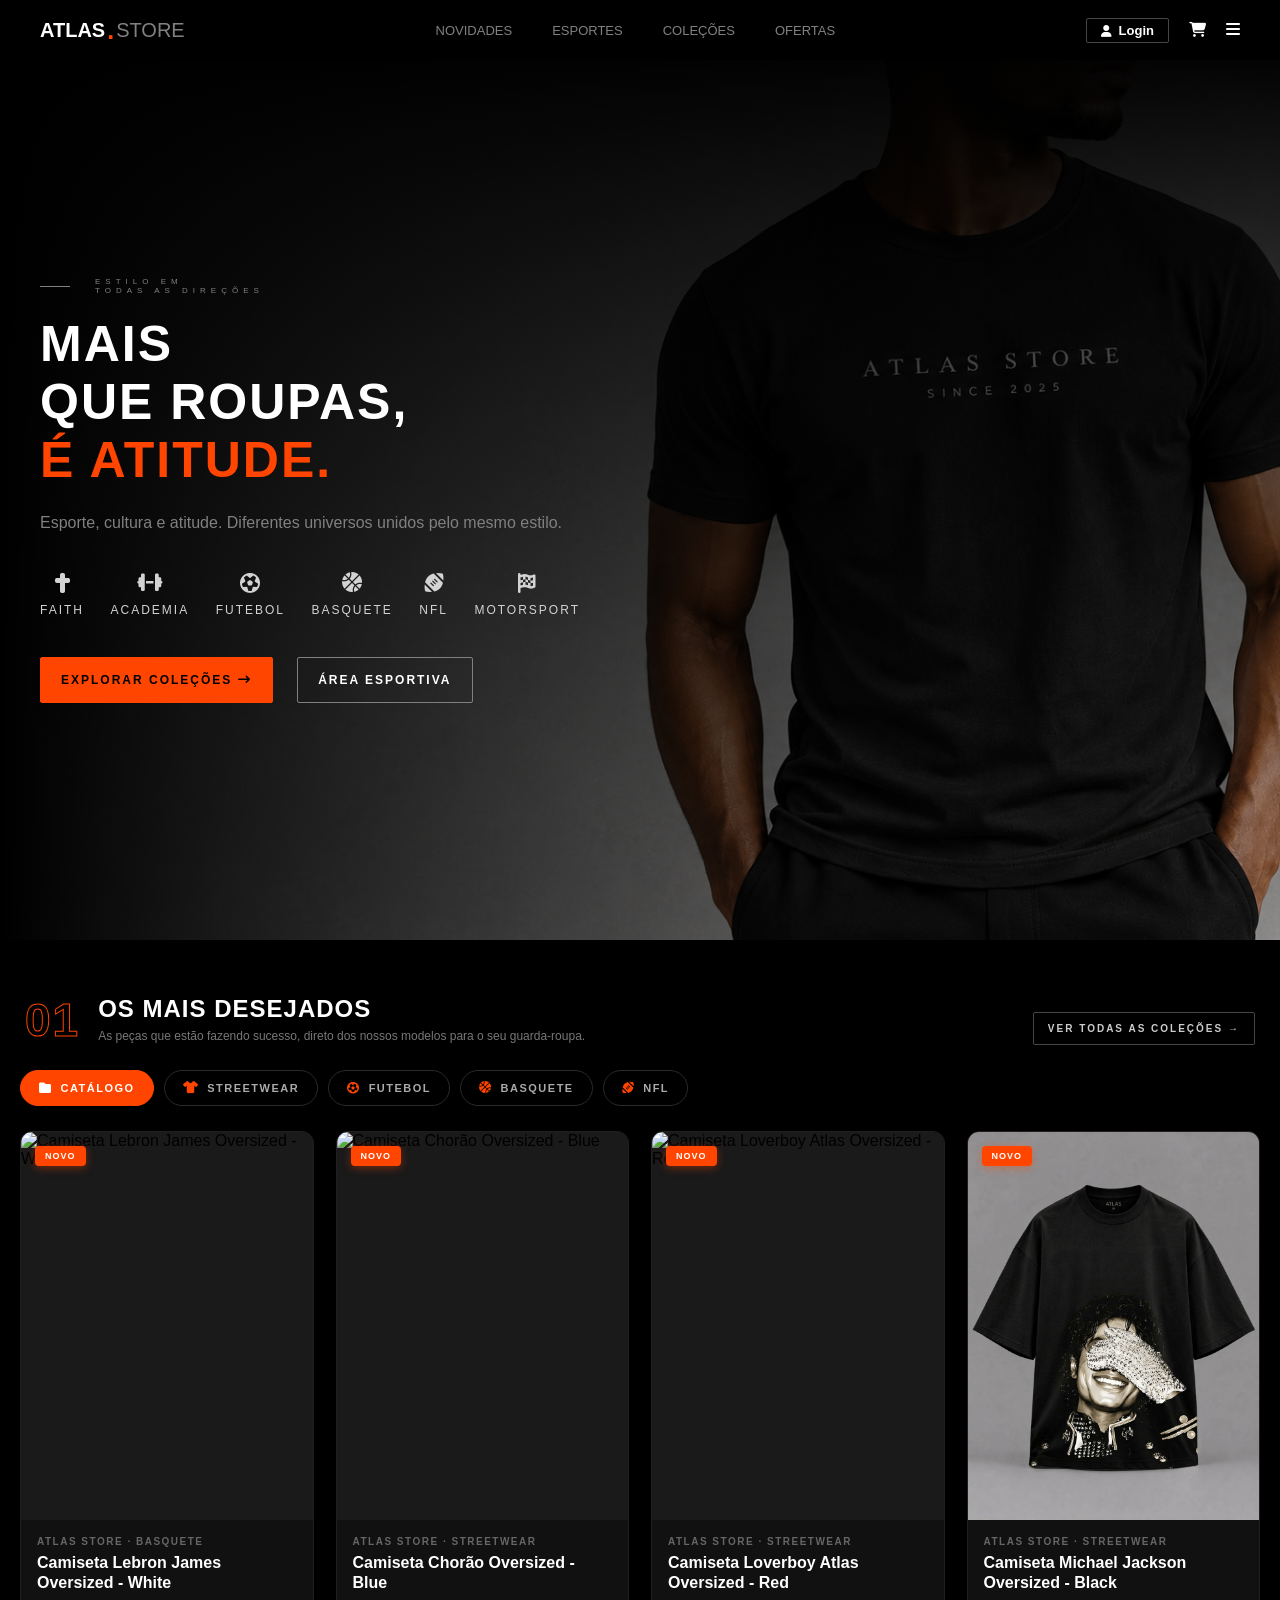
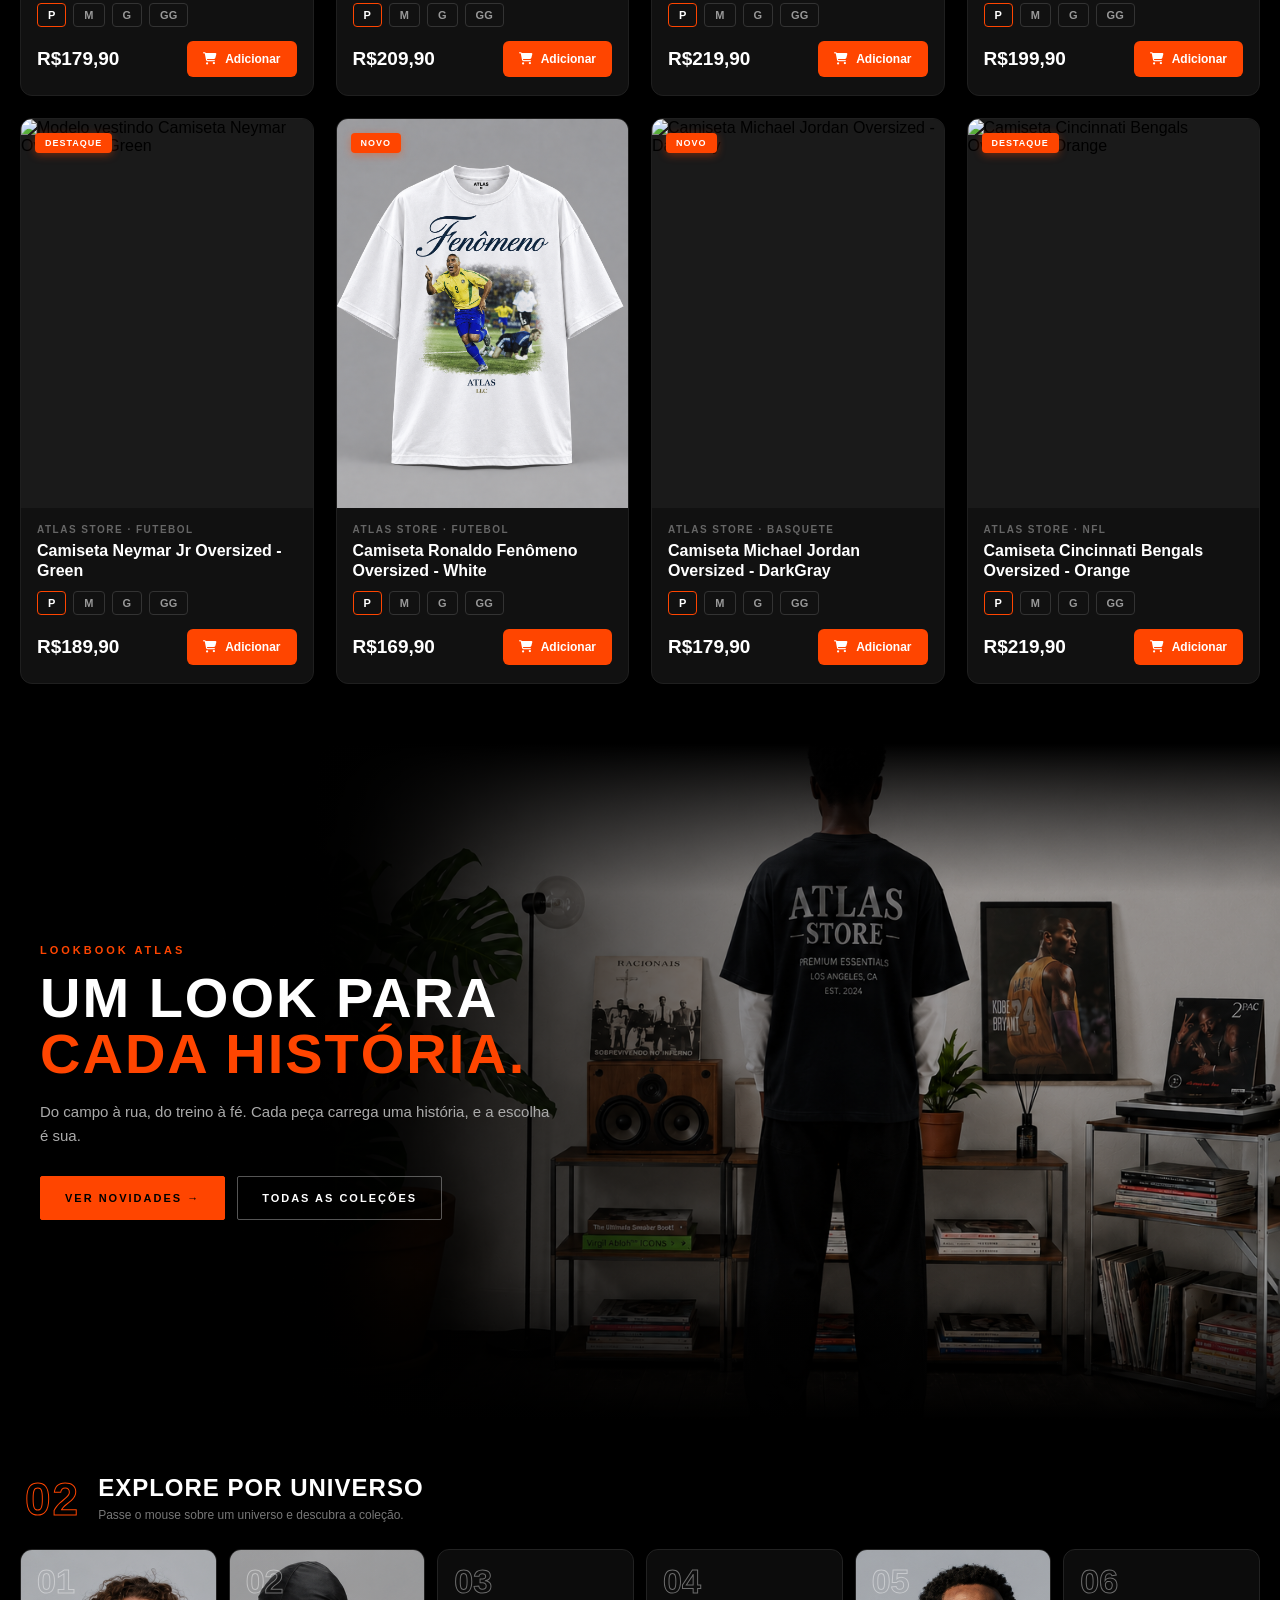
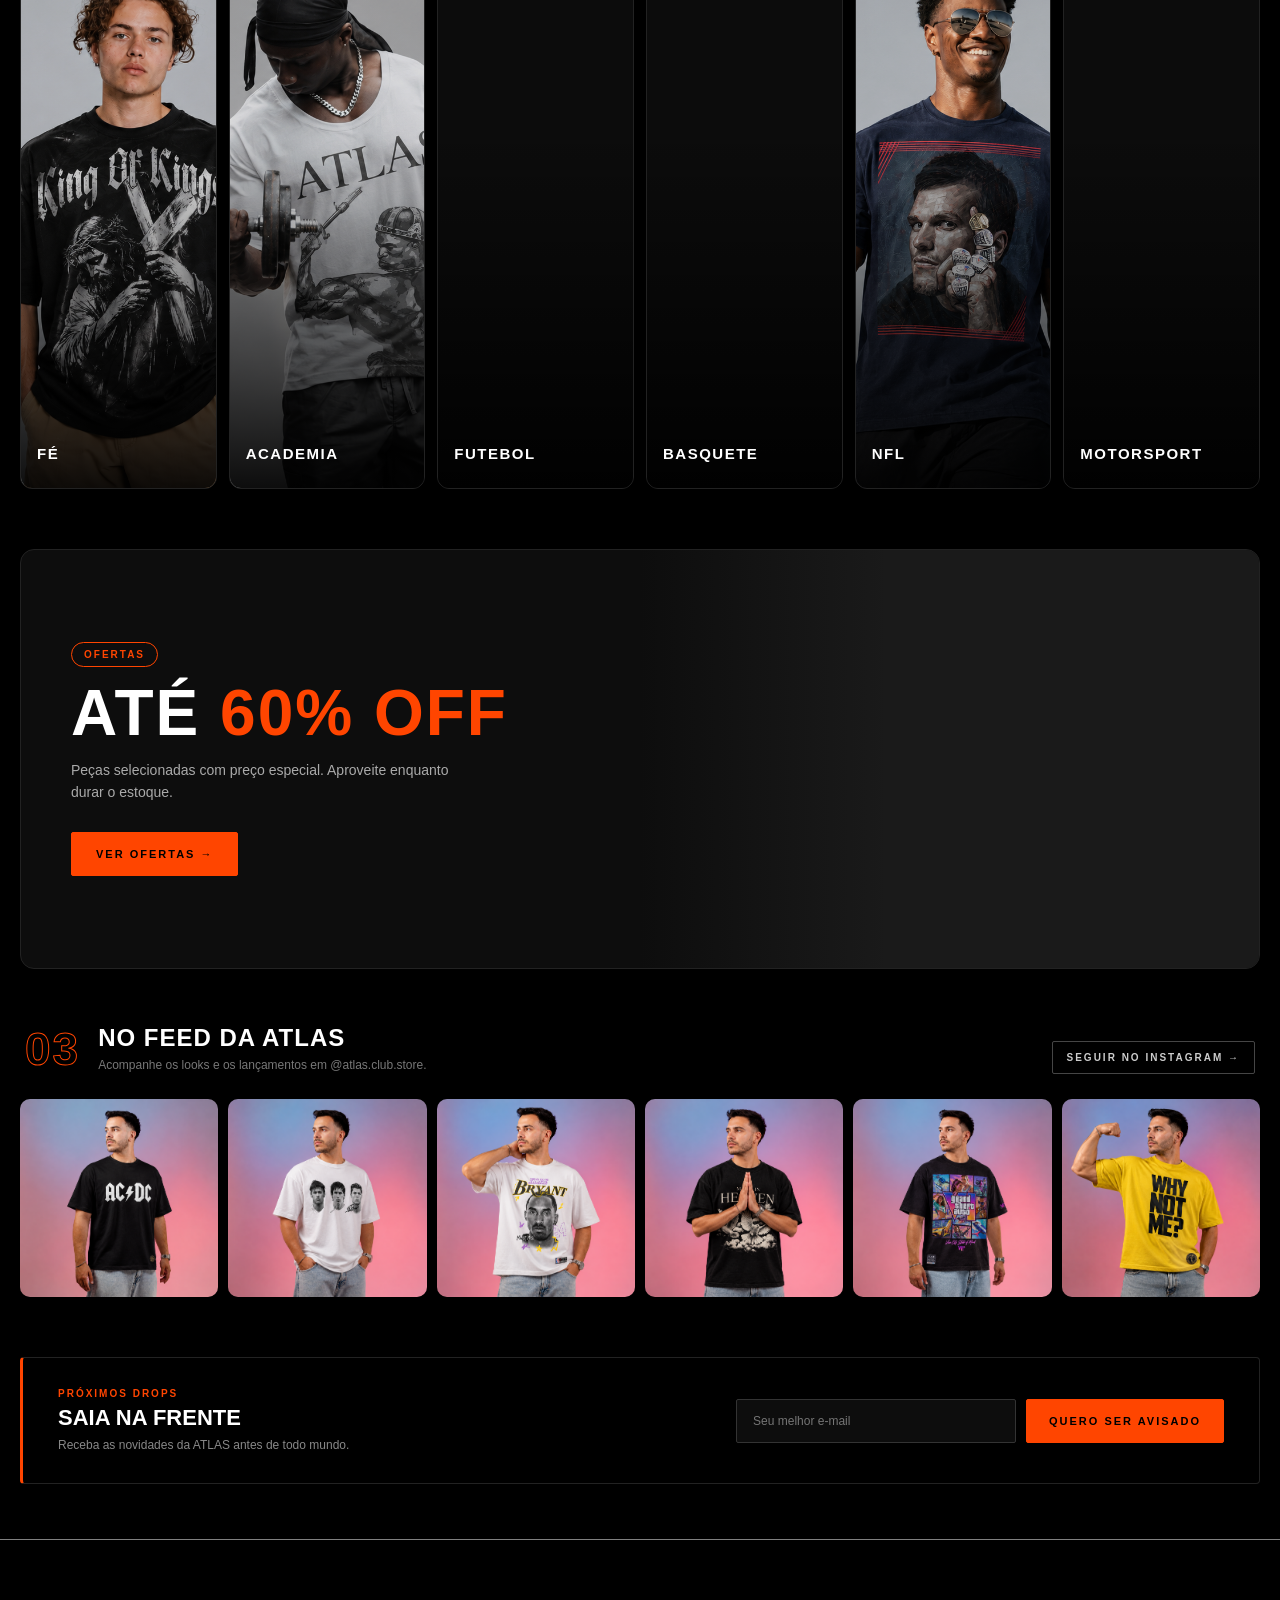
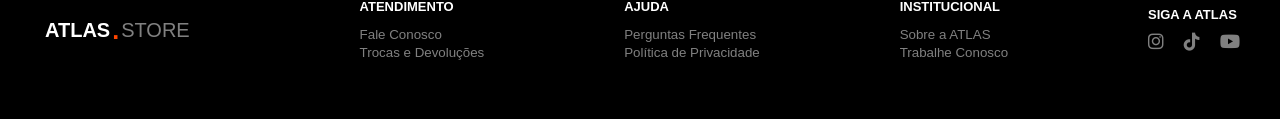
==== commit d9d76b10: "feat(index): finaliza página inicial para desktop -Mantém o hero e substitui o menu central por vitr" ====
--- a/index.html
+++ b/index.html
@@ -7,6 +7,7 @@
 
     <title>Atlas Store</title>
     <link rel="stylesheet" href="assets/css/style.css">
+    <link rel="stylesheet" href="assets/css/index.css">
     <link rel="stylesheet" href="https://cdnjs.cloudflare.com/ajax/libs/font-awesome/6.5.0/css/all.min.css"> <!--Biblioteca de ícones-->
 </head>
 
@@ -143,44 +144,401 @@
 
         </section>
 
-        <section class="menu-central">
-            <ul>
-                <li class="todos">
-                    <a href="pages/todos.html" class="ativo">
-                        <i class="fa-solid fa-folder"></i>
-                        CATÁLOGO
-                    </a>
-                </li>
-                <li class="streetwear">
-                    <a href="pages/streetwear.html">
-                        <i class="fa-solid fa-shirt"></i>
-                        STREETWEAR
-                    </a>
-                </li>
-
-                <li class="futebol">
-                    <a href="pages/futebol.html">
-                        <i class="fa-regular fa-futbol"></i>
-                        FUTEBOL
-                    </a>
-                </li>
-
-                <li class="nfl">
-                    <a href="pages/nfl.html">
-                        <i class="fa-solid fa-football"></i>
-                        NFL
-                    </a>
-                </li>
-
-                <li class="basquete">
-                    <a href="pages/basquete.html">
-                        <i class="fa-solid fa-basketball"></i>
-                        BASQUETE
-                    </a>
-                </li>
-
-            </ul>
-        </section>
+        <!--01 - Vitrine com modelos-->
+        <section class="vitrine-home" id="vitrine">
+
+            <div class="cabecalho-home">
+                <div class="cabecalho-home-texto">
+                    <span class="numero-home">01</span>
+                    <div>
+                        <h2>OS MAIS DESEJADOS</h2>
+                        <p>As peças que estão fazendo sucesso, direto dos nossos modelos para o seu guarda-roupa.</p>
+                    </div>
+                </div>
+                <a class="link-ver-tudo" href="pages/colecoes.html">VER TODAS AS COLEÇÕES →</a>
+            </div>
+
+            <div class="vitrine-conteudo">
+
+                <!--Abas (filtro feito só com CSS, sem JS)-->
+                <div class="abas-home">
+
+                    <input type="radio" name="aba-vitrine" id="aba-todos" checked>
+                    <label for="aba-todos"><i class="fa-solid fa-folder"></i> CATÁLOGO</label>
+
+                    <input type="radio" name="aba-vitrine" id="aba-streetwear">
+                    <label for="aba-streetwear"><i class="fa-solid fa-shirt"></i> STREETWEAR</label>
+
+                    <input type="radio" name="aba-vitrine" id="aba-futebol">
+                    <label for="aba-futebol"><i class="fa-solid fa-futbol"></i> FUTEBOL</label>
+
+                    <input type="radio" name="aba-vitrine" id="aba-basquete">
+                    <label for="aba-basquete"><i class="fa-solid fa-basketball"></i> BASQUETE</label>
+
+                    <input type="radio" name="aba-vitrine" id="aba-nfl">
+                    <label for="aba-nfl"><i class="fa-solid fa-football"></i> NFL</label>
+
+                </div>
+
+                <div class="cards-modelos-home">
+
+                <article class="card-modelo basquete"> <!--CAMISETA LEBRON-->
+                    <div class="card-modelo-imagem">
+                        <span class="selo-home">NOVO</span>
+                        <img class="foto-modelo" src="assets/images/apresentacao/img-lebron-frente-apresentacao.png" alt="Camiseta Lebron James Oversized - White">
+                        <img class="foto-produto" src="assets/images/apresentacao/img-lebron-costas-apresentacao.png" alt="Camiseta Lebron James Oversized - White">
+                    </div>
+                    <div class="card-modelo-info">
+                        <span class="card-modelo-marca">ATLAS STORE · BASQUETE</span>
+                        <h3>Camiseta Lebron James Oversized - White</h3>
+                        <div class="card-modelo-tamanhos">
+                            <button class="tamanho-home selecionado">P</button> <!--TIRAR SELECIONADO DEPOIS-ATIVAR COM JS-->
+                            <button class="tamanho-home">M</button>
+                            <button class="tamanho-home">G</button>
+                            <button class="tamanho-home">GG</button>
+                        </div>
+                        <div class="card-modelo-rodape">
+                            <span class="preco-home">R$179,90</span>
+                            <button class="botao-adicionar"><i class="fa-solid fa-cart-shopping"></i> Adicionar</button>
+                        </div>
+                    </div>
+                </article>
+
+                <article class="card-modelo streetwear"> <!--CAMISETA CHORÃO-->
+                    <div class="card-modelo-imagem">
+                        <span class="selo-home">NOVO</span>
+                        <img class="foto-modelo" src="assets/images/apresentacao/img-chorao-frente-apresentacao.png" alt="Camiseta Chorão Oversized - Blue"> 
+                        <img class="foto-produto" src="assets/images/apresentacao/img-chorao-costas-apresentacao.png" alt="Camiseta Chorão Oversized - Blue">
+                    </div>
+                    <div class="card-modelo-info">
+                        <span class="card-modelo-marca">ATLAS STORE · STREETWEAR</span>
+                        <h3>Camiseta Chorão Oversized - Blue</h3>
+                        <div class="card-modelo-tamanhos">
+                            <button class="tamanho-home selecionado">P</button> <!--TIRAR SELECIONADO DEPOIS-ATIVAR COM JS-->
+                            <button class="tamanho-home">M</button>
+                            <button class="tamanho-home">G</button>
+                            <button class="tamanho-home">GG</button>
+                        </div>
+                        <div class="card-modelo-rodape">
+                            <span class="preco-home">R$209,90</span>
+                            <button class="botao-adicionar"><i class="fa-solid fa-cart-shopping"></i> Adicionar</button>
+                        </div>
+                    </div>
+                </article>
+
+                <article class="card-modelo streetwear"> <!--CAMISETA DOG ATLAS-->
+                    <div class="card-modelo-imagem">
+                        <span class="selo-home">NOVO</span>
+                        <img class="foto-modelo" src="assets/images/apresentacao/img-dogatlas-frente-apresentacao.png" alt="Camiseta Loverboy Atlas Oversized - Red">
+                        <img class="foto-produto" src="assets/images/apresentacao/img-dogatlas-costas-apresentacao.png" alt="Camiseta Loverboy Atlas Oversized - Red">
+                    </div>
+                    <div class="card-modelo-info">
+                        <span class="card-modelo-marca">ATLAS STORE · STREETWEAR</span>
+                        <h3>Camiseta Loverboy Atlas Oversized - Red</h3>
+                        <div class="card-modelo-tamanhos">
+                            <button class="tamanho-home selecionado">P</button> <!--TIRAR SELECIONADO DEPOIS-ATIVAR COM JS-->
+                            <button class="tamanho-home">M</button>
+                            <button class="tamanho-home">G</button>
+                            <button class="tamanho-home">GG</button>
+                        </div>
+                        <div class="card-modelo-rodape">
+                            <span class="preco-home">R$219,90</span>
+                            <button class="botao-adicionar"><i class="fa-solid fa-cart-shopping"></i> Adicionar</button>
+                        </div>
+                    </div>
+                </article>
+
+                <article class="card-modelo streetwear"> <!--CAMISETA MICHAEL-->
+                    <div class="card-modelo-imagem">
+                        <span class="selo-home">NOVO</span>
+                        <img class="foto-modelo" src="assets/images/apresentacao/img-michael-frente-apresentacao.png" alt="Camiseta Michael Oversized - Black">
+                        <img class="foto-produto" src="assets/images/apresentacao/img-michael-costas-apresentacao.png" alt="Camiseta Michael Oversized - Black">
+                    </div>
+                    <div class="card-modelo-info">
+                        <span class="card-modelo-marca">ATLAS STORE · STREETWEAR</span>
+                        <h3>Camiseta Michael Jackson Oversized - Black</h3>
+                        <div class="card-modelo-tamanhos">
+                            <button class="tamanho-home selecionado">P</button> <!--TIRAR SELECIONADO DEPOIS-ATIVAR COM JS-->
+                            <button class="tamanho-home">M</button>
+                            <button class="tamanho-home">G</button>
+                            <button class="tamanho-home">GG</button>
+                        </div>
+                        <div class="card-modelo-rodape">
+                            <span class="preco-home">R$199,90</span>
+                            <button class="botao-adicionar"><i class="fa-solid fa-cart-shopping"></i> Adicionar</button>
+                        </div>
+                    </div>
+                </article>
+
+                <article class="card-modelo futebol"> <!--CAMISETA NEYMAR-->
+                    <div class="card-modelo-imagem">
+                        <span class="selo-home">DESTAQUE</span>
+                        <img class="foto-modelo" src="assets/images/apresentacao/img-neymargreen-frente-apresentacao.png" alt="Modelo vestindo Camiseta Neymar Oversized - Green">
+                        <img class="foto-produto" src="assets/images/apresentacao/img-neymargreen-costas-apresentacao.png" alt="Camiseta Neymar Oversized - Green">
+                    </div>
+                    <div class="card-modelo-info">
+                        <span class="card-modelo-marca">ATLAS STORE · FUTEBOL</span>
+                        <h3>Camiseta Neymar Jr Oversized - Green</h3>
+                        <div class="card-modelo-tamanhos">
+                            <button class="tamanho-home selecionado">P</button> <!--TIRAR SELECIONADO DEPOIS-ATIVAR COM JS-->
+                            <button class="tamanho-home">M</button>
+                            <button class="tamanho-home">G</button>
+                            <button class="tamanho-home">GG</button>
+                        </div>
+                        <div class="card-modelo-rodape">
+                            <span class="preco-home">R$189,90</span>
+                            <button class="botao-adicionar"><i class="fa-solid fa-cart-shopping"></i> Adicionar</button>
+                        </div>
+                    </div>
+                </article>
+
+                <article class="card-modelo futebol"> <!--CAMISETA RONALDO FENÔMENO OVERSIZED - WHITE-->
+                    <div class="card-modelo-imagem">
+                        <span class="selo-home">NOVO</span>
+                        <img class="foto-modelo" src="assets/images/apresentacao/img-fenomeno-frente-apresentacao.png" alt="Modelo vestindo Camiseta Ronaldo Fenômeno Oversized - White">
+                        <img class="foto-produto" src="assets/images/apresentacao/img-fenomeno-costas-apresentacao.png" alt="Camiseta Ronaldo Fenômeno Oversized - White">
+                    </div>
+                    <div class="card-modelo-info">
+                        <span class="card-modelo-marca">ATLAS STORE · FUTEBOL</span>
+                        <h3>Camiseta Ronaldo Fenômeno Oversized - White</h3>
+                        <div class="card-modelo-tamanhos">
+                            <button class="tamanho-home selecionado">P</button> <!--TIRAR SELECIONADO DEPOIS-ATIVAR COM JS-->
+                            <button class="tamanho-home">M</button>
+                            <button class="tamanho-home">G</button>
+                            <button class="tamanho-home">GG</button>
+                        </div>
+                        <div class="card-modelo-rodape">
+                            <span class="preco-home">R$169,90</span>
+                            <button class="botao-adicionar"><i class="fa-solid fa-cart-shopping"></i> Adicionar</button>
+                        </div>
+                    </div>
+                </article>
+
+                <article class="card-modelo basquete"> <!--CAMISETA JORDAN-->
+                    <div class="card-modelo-imagem">
+                        <span class="selo-home">NOVO</span>
+                        <img class="foto-modelo" src="assets/images/apresentacao/img-jordan-frente-apresentacao.png" alt="Camiseta Michael Jordan Oversized - DarkGray">
+                        <img class="foto-produto" src="assets/images/apresentacao/img-jordan-costas-apresentacao.png" alt="Camiseta Michael Jordan Oversized - DarkGray">
+                    </div>
+                    <div class="card-modelo-info">
+                        <span class="card-modelo-marca">ATLAS STORE · BASQUETE</span>
+                        <h3>Camiseta Michael Jordan Oversized - DarkGray</h3>
+                        <div class="card-modelo-tamanhos">
+                            <button class="tamanho-home selecionado">P</button> <!--TIRAR SELECIONADO DEPOIS-ATIVAR COM JS-->
+                            <button class="tamanho-home">M</button>
+                            <button class="tamanho-home">G</button>
+                            <button class="tamanho-home">GG</button>
+                        </div>
+                        <div class="card-modelo-rodape">
+                            <span class="preco-home">R$179,90</span>
+                            <button class="botao-adicionar"><i class="fa-solid fa-cart-shopping"></i> Adicionar</button>
+                        </div>
+                    </div>
+                </article>
+
+                <article class="card-modelo nfl"> <!--CAMISETA NFL-->
+                    <div class="card-modelo-imagem">
+                        <span class="selo-home">DESTAQUE</span>
+                        <img class="foto-modelo" src="assets/images/apresentacao/img-nfl-frente-apresentacao.png" alt="Camiseta Cincinnati Bengals Oversized - Orange">
+                        <img class="foto-produto" src="assets/images/apresentacao/img-nfl-costas-apresentacao.png" alt="Camiseta Cincinnati Bengals Oversized - Orange">
+                    </div>
+                    <div class="card-modelo-info">
+                        <span class="card-modelo-marca">ATLAS STORE · NFL</span>
+                        <h3>Camiseta Cincinnati Bengals Oversized - Orange</h3>
+                        <div class="card-modelo-tamanhos">
+                            <button class="tamanho-home selecionado">P</button> <!--TIRAR SELECIONADO DEPOIS-ATIVAR COM JS-->
+                            <button class="tamanho-home">M</button>
+                            <button class="tamanho-home">G</button>
+                            <button class="tamanho-home">GG</button>
+                        </div>
+                        <div class="card-modelo-rodape">
+                            <span class="preco-home">R$219,90</span>
+                            <button class="botao-adicionar"><i class="fa-solid fa-cart-shopping"></i> Adicionar</button>
+                        </div>
+                    </div>
+                </article>
+
+                </div>
+
+            </div>
+
+        </section>
+
+        <!--Lookbook - Banner editorial-->
+        <section class="lookbook-home">
+
+            <div class="lookbook-home-textos">
+                <span class="lookbook-rotulo">LOOKBOOK ATLAS</span>
+                <h2>UM LOOK PARA <br><span>CADA HISTÓRIA.</span></h2>
+                <p>Do campo à rua, do treino à fé. Cada peça carrega uma história, e a escolha é sua.</p>
+
+                <div class="lookbook-botoes">
+                    <a class="btn-home-primario" href="pages/novidades.html">VER NOVIDADES →</a>
+                    <a class="btn-home-secundario" href="pages/colecoes.html">TODAS AS COLEÇÕES</a>
+                </div>
+            </div>
+
+        </section>
+
+        <!--02 - Explore por universo-->
+        <section class="universos-home">
+
+            <div class="cabecalho-home">
+                <div class="cabecalho-home-texto">
+                    <span class="numero-home">02</span>
+                    <div>
+                        <h2>EXPLORE POR UNIVERSO</h2>
+                        <p>Passe o mouse sobre um universo e descubra a coleção.</p>
+                    </div>
+                </div>
+            </div>
+
+            <div class="painel-universos">
+
+                <!--FÉ-->
+                <a class="card-universo fe" href="pages/fe.html">
+                    <span class="universo-numero">01</span>
+                    <h3>FÉ</h3>
+                    <div class="universo-detalhes">
+                        <p>Estampas sacras e mensagens que carregam propósito.</p>
+                        <span class="universo-link">EXPLORAR →</span>
+                    </div>
+                </a>
+
+                <!--ACADEMIA-->
+                <a class="card-universo academia" href="pages/academia.html">
+                    <span class="universo-numero">02</span>
+                    <h3>ACADEMIA</h3>
+                    <div class="universo-detalhes">
+                        <p>Disciplina e treino em estampas para quem não para.</p>
+                        <span class="universo-link">EXPLORAR →</span>
+                    </div>
+                </a>
+
+                <!--FUTEBOL-->
+                <a class="card-universo futebol" href="pages/futebol.html">
+                    <span class="universo-numero">03</span>
+                    <h3>FUTEBOL</h3>
+                    <div class="universo-detalhes">
+                        <p>Lendas, craques e camisas que atravessam gerações.</p>
+                        <span class="universo-link">EXPLORAR →</span>
+                    </div>
+                </a>
+
+                <!--BASQUETE-->
+                <a class="card-universo basquete" href="pages/basquete.html">
+                    <span class="universo-numero">04</span>
+                    <h3>BASQUETE</h3>
+                    <div class="universo-detalhes">
+                        <p>Ícones das quadras, do clássico ao atual.</p>
+                        <span class="universo-link">EXPLORAR →</span>
+                    </div>
+                </a>
+
+                <!--NFL-->
+                <a class="card-universo nfl" href="pages/nfl.html">
+                    <span class="universo-numero">05</span>
+                    <h3>NFL</h3>
+                    <div class="universo-detalhes">
+                        <p>Camisas e uniformes do amado futebol americano.</p>
+                        <span class="universo-link">EXPLORAR →</span>
+                    </div>
+                </a>
+
+                <!--MOTORSPORT-->
+                <a class="card-universo motorsport" href="pages/motorsport.html">
+                    <span class="universo-numero">06</span>
+                    <h3>MOTORSPORT</h3>
+                    <div class="universo-detalhes">
+                        <p>Velocidade, pilotos e máquinas que viraram arte.</p>
+                        <span class="universo-link">EXPLORAR →</span>
+                    </div>
+                </a>
+
+            </div>
+
+        </section>
+
+        <!--Banner de ofertas com modelo-->
+        <section class="oferta-home">
+
+            <div class="oferta-home-textos">
+                <span class="oferta-etiqueta">OFERTAS</span>
+                <h2>ATÉ <span>60% OFF</span></h2>
+                <p>Peças selecionadas com preço especial. Aproveite enquanto durar o estoque.</p>
+                <a class="btn-home-primario" href="pages/ofertas.html">VER OFERTAS →</a>
+            </div>
+
+            <div class="oferta-home-imagem"></div> <!--Imagem no CSS-->
+
+        </section>
+
+        <!--03 - No feed da ATLAS-->
+        <section class="instagram-home">
+
+            <div class="cabecalho-home">
+                <div class="cabecalho-home-texto">
+                    <span class="numero-home">03</span>
+                    <div>
+                        <h2>NO FEED DA ATLAS</h2>
+                        <p>Acompanhe os looks e os lançamentos em @atlas.club.store.</p>
+                    </div>
+                </div>
+                <a class="link-ver-tudo" href="https://www.instagram.com/atlas.club.store/" target="_blank">SEGUIR NO INSTAGRAM →</a>
+            </div>
+
+            <div class="grade-instagram">
+
+                <a class="foto-insta" href="https://www.instagram.com/atlas.club.store/" target="_blank">
+                    <img src="assets/images/apresentacao/img-instagram-acdc-apresentacao.png" alt="Look com a camiseta AC/DC">
+                    <span class="foto-insta-icone"><i class="fa-brands fa-instagram"></i></span>
+                </a>
+
+                <a class="foto-insta" href="https://www.instagram.com/atlas.club.store/" target="_blank">
+                    <img src="assets/images/apresentacao/img-instagram-soccer-apresentacao.png" alt="Look de futebol">
+                    <span class="foto-insta-icone"><i class="fa-brands fa-instagram"></i></span>
+                </a>
+
+                <a class="foto-insta" href="https://www.instagram.com/atlas.club.store/" target="_blank">
+                    <img src="assets/images/apresentacao/img-instagram-kobe-apresentacao.png" alt="Look com a camiseta Kobe Bryant">
+                    <span class="foto-insta-icone"><i class="fa-brands fa-instagram"></i></span>
+                </a>
+
+                <a class="foto-insta" href="https://www.instagram.com/atlas.club.store/" target="_blank">
+                    <img src="assets/images/apresentacao/img-instagram-faith-apresentacao.png" alt="Look da coleção Fé">
+                    <span class="foto-insta-icone"><i class="fa-brands fa-instagram"></i></span>
+                </a>
+
+                <a class="foto-insta" href="https://www.instagram.com/atlas.club.store/" target="_blank">
+                    <img src="assets/images/apresentacao/img-instagram-gta-apresentacao.png" alt="Look com a camiseta GTA">
+                    <span class="foto-insta-icone"><i class="fa-brands fa-instagram"></i></span>
+                </a>
+
+                <a class="foto-insta" href="https://www.instagram.com/atlas.club.store/" target="_blank">
+                    <img src="assets/images/apresentacao/img-instagram-gym-apresentacao.png" alt="Look da coleção Academia">
+                    <span class="foto-insta-icone"><i class="fa-brands fa-instagram"></i></span>
+                </a>
+
+            </div>
+
+        </section>
+
+        <!--Próximos drops (ativar via JS depois)-->
+        <section class="drops-home">
+
+            <div class="drops-home-texto">
+                <p>PRÓXIMOS DROPS</p>
+                <h3>SAIA NA FRENTE</h3>
+                <span>Receba as novidades da ATLAS antes de todo mundo.</span>
+            </div>
+
+            <form class="form-drops-home" action="#">
+                <input type="email" placeholder="Seu melhor e-mail" aria-label="E-mail" required>
+                <button type="submit">QUERO SER AVISADO</button>
+            </form>
+
+        </section>
+
     </main>
 
     <footer class="rodape">
@@ -207,7 +565,7 @@
         <div class="rodape-dois">
             <h2 class="rodape-titulo">AJUDA</h2>
             <a class="rodape-links" href="pages/footer/perguntas-frequentes.html">Perguntas Frequentes</a>
-            <a class="rodape-links" href="pages/footer/politica-privacidade.html">Política de Privaciade</a>
+            <a class="rodape-links" href="pages/footer/politica-privacidade.html">Política de Privacidade</a>
         </div>
 
         <div class="rodape-tres">
@@ -218,7 +576,7 @@
 
         <div class="rodape-quatro">
             <h2 class="rodape-titulo">SIGA A ATLAS</h2>
-            <a class="rodape-insta" href="https://www.instagram.com/" target="_blank">
+            <a class="rodape-insta" href="https://www.instagram.com/atlas.club.store/" target="_blank">
                 <i class="fa-brands fa-instagram"></i>
             </a>
             <a class="rodape-tiktok" href="https://www.tiktok.com/pt-BR/" target="_blank">
--- a/assets/css/style.css
+++ b/assets/css/style.css
@@ -305,7 +305,7 @@
     color: white;
     margin-left: 20px;
     letter-spacing: 2px;
-    border: 1px solid white;
+    border: 1px solid grey;
     text-decoration: none;
     padding: 15px;
     border-radius: 2px;
@@ -320,51 +320,802 @@
     transition: all 0.25s ease;
 }
 
-/*MENU CENTRAL*/
-.menu-central ul {
-    display: flex;
-    max-width: 100%;
-    height: auto;
-    list-style: none;
+/*Estilos locais do Atlas Store-Index (seções após o hero)*/
+
+/*FUNDO PRETO: sem isso, a margem de 15px do rodapé (.rodape margin-top)
+  deixa aparecer o fundo branco padrão do navegador, formando a faixa branca*/
+body {
+    background-color: black;
+}
+
+main {
+    display: flow-root;
+    background-color: black;
+}
+
+
+/*CABEÇALHO DAS SEÇÕES*/
+
+.cabecalho-home {
+    display: flex;
+    align-items: flex-end;
+    justify-content: space-between;
     gap: 20px;
-    padding: 0;
+    margin-top: 55px;
+    padding-left: 25px;
+    padding-right: 25px;
+}
+
+.cabecalho-home-texto {
+    display: flex;
+    align-items: center;
+    gap: 18px;
+}
+
+.numero-home {
+    color: transparent;
+    -webkit-text-stroke: 1px orangered;
+    font-size: 46px;
+    font-weight: 800;
+    line-height: 1;
+    letter-spacing: 2px;
+}
+
+.cabecalho-home h2 {
+    color: #fff;
+    font-size: 24px;
+    font-weight: 800;
+    letter-spacing: 1px;
+    margin: 0 0 5px 0;
+}
+
+.cabecalho-home p {
+    color: #777;
+    font-size: 12px;
+    line-height: 1.4;
+    max-width: 520px;
     margin: 0;
-    background-color: black;
-    padding-top: 8px;
-    padding-bottom: 8px;
+}
+
+.link-ver-tudo {
+    color: #ccc;
+    font-size: 10px;
+    font-weight: 700;
+    letter-spacing: 2px;
+    text-decoration: none;
+    padding: 10px 14px;
+    border: 1px solid rgba(169, 169, 169, 0.406);
+    border-radius: 2px;
+    white-space: nowrap;
+    transition: 0.25s ease;
+}
+
+.link-ver-tudo:hover {
+    border-color: orangered;
+    background-color: orangered;
+    color: white;
+}
+
+
+/*BOTÕES (usados nos banners)*/
+
+.btn-home-primario,
+.btn-home-secundario {
+    display: inline-block;
+    padding: 15px 24px;
+    border: 1px solid orangered;
+    border-radius: 2px;
+    text-decoration: none;
+    font-size: 11px;
+    font-weight: 700;
+    letter-spacing: 2px;
+    transition: 0.3s ease;
+}
+
+.btn-home-primario {
+    background-color: orangered;
+    color: black;
+}
+
+.btn-home-primario:hover {
+    background-color: rgb(255, 60, 0);
+    color: white;
+}
+
+.btn-home-secundario {
+    border-color: rgba(169, 169, 169, 0.5);
+    color: white;
+}
+
+.btn-home-secundario:hover {
+    border-color: orangered;
+    background-color: orangered;
+}
+
+
+/* ------------------------------------------------------------
+   01 - VITRINE COM MODELOS (abas filtram os cards)
+   ------------------------------------------------------------ */
+
+.vitrine-conteudo {
+    margin: 25px 20px 0 20px;
+}
+
+/*Abas (feitas com radio + label, sem JS)*/
+.abas-home {
+    position: relative;
+    display: flex;
+    flex-wrap: wrap;
+    gap: 10px;
+    margin-bottom: 25px;
+}
+
+.abas-home input {
+    position: absolute;
+    opacity: 0;
+    pointer-events: none;
+}
+
+.abas-home label {
+    display: flex;
+    align-items: center;
+    gap: 8px;
+    padding: 11px 18px;
+    border: 1px solid #2a2a2a;
+    border-radius: 30px;
+    color: #aaa;
+    font-size: 11px;
+    font-weight: 700;
+    letter-spacing: 1.5px;
+    text-transform: uppercase;
+    cursor: pointer;
+    transition: 0.25s ease;
+}
+
+.abas-home label i {
+    color: orangered;
+    font-size: 12px;
+    transition: 0.25s ease;
+}
+
+.abas-home label:hover {
+    border-color: orangered;
+    color: white;
+}
+
+.abas-home input:checked + label {
+    background-color: orangered;
+    border-color: orangered;
+    color: white;
+}
+
+.abas-home input:checked + label i {
+    color: white;
+}
+
+.abas-home input:focus-visible + label {
+    outline: 2px solid white;
+    outline-offset: 2px;
+}
+
+/*Esconde os cards das outras categorias quando uma aba é escolhida*/
+.vitrine-conteudo:has(#aba-streetwear:checked) .card-modelo:not(.streetwear),
+.vitrine-conteudo:has(#aba-futebol:checked) .card-modelo:not(.futebol),
+.vitrine-conteudo:has(#aba-basquete:checked) .card-modelo:not(.basquete),
+.vitrine-conteudo:has(#aba-nfl:checked) .card-modelo:not(.nfl) {
+    display: none;
+}
+
+/*Grade de cards*/
+.cards-modelos-home {
+    display: grid;
+    grid-template-columns: repeat(4, 1fr);
+    gap: 22px;
+}
+
+.card-modelo {
+    display: flex;
+    flex-direction: column;
+    overflow: hidden;
+    border: 1px solid #1f1f1f;
+    border-radius: 12px;
+    background-color: #111;
+    transition: transform 0.3s ease, border-color 0.3s ease;
+    animation: card-aparecer 0.4s ease backwards;
+}
+
+@keyframes card-aparecer {
+    from { opacity: 0; transform: translateY(14px); }
+    to { opacity: 1; transform: translateY(0); }
+}
+
+.card-modelo:hover {
+    transform: translateY(-5px);
+    border-color: orangered;
+}
+
+.card-modelo-imagem {
+    position: relative;
+    overflow: hidden;
+    aspect-ratio: 3 / 4;
+    background-color: #1a1a1a; /*cor de reserva enquanto não há imagem*/
+}
+
+.card-modelo-imagem img {
+    position: absolute;
+    inset: 0;
+    width: 100%;
+    height: 100%;
+    object-fit: cover;
+    display: block;
+    transition: opacity 0.45s ease, transform 0.6s ease;
+}
+
+/*Foto do produto aparece ao passar o mouse*/
+.card-modelo-imagem .foto-produto {
+    opacity: 0;
+}
+
+.card-modelo:hover .foto-produto {
+    opacity: 1;
+}
+
+.card-modelo:hover .foto-modelo {
+    transform: scale(1.05);
+}
+
+.selo-home {
+    position: absolute;
+    top: 14px;
+    left: 14px;
+    z-index: 3;
+    padding: 5px 10px;
+    border-radius: 4px;
+    background-color: orangered;
+    box-shadow: 0 2px 8px rgba(255, 69, 0, 0.4);
+    color: white;
+    font-size: 9px;
+    font-weight: 800;
+    letter-spacing: 1px;
+    text-transform: uppercase;
+}
+
+.card-modelo-info {
+    display: flex;
+    flex-direction: column;
+    gap: 6px;
+    padding: 16px 16px 18px 16px;
+}
+
+.card-modelo-marca {
+    color: #666;
+    font-size: 10px;
+    font-weight: 600;
+    letter-spacing: 1.5px;
+    text-transform: uppercase;
+}
+
+.card-modelo-info h3 {
+    margin: 0 0 4px 0;
+    color: #fff;
+    font-size: 16px;
+    font-weight: 700;
+    line-height: 1.25;
+}
+
+.card-modelo-tamanhos {
+    display: flex;
+    gap: 7px;
+    margin-bottom: 8px;
+}
+
+.tamanho-home {
+    padding: 5px 10px;
+    border: 1px solid #333;
+    border-radius: 4px;
+    background-color: transparent;
+    color: #999;
+    font-size: 11px;
+    font-weight: 700;
+    cursor: pointer;
+    transition: 0.25s ease;
+}
+
+.tamanho-home:hover {
+    border-color: #777;
+    color: white;
+}
+
+.tamanho-home.selecionado { /*Ativar Via JS depois-Botão selecionado*/
+    border-color: orangered;
+    color: white;
+}
+
+.card-modelo-rodape {
+    display: flex;
+    justify-content: space-between;
+    align-items: center;
+    gap: 10px;
+}
+
+.preco-home {
+    color: #fff;
+    font-size: 19px;
+    font-weight: 800;
+}
+
+.botao-adicionar {
+    display: flex;
+    align-items: center;
+    gap: 8px;
+    padding: 11px 16px;
+    border: none;
+    border-radius: 6px;
+    background-color: orangered;
+    color: white;
+    font-size: 12px;
+    font-weight: 700;
+    cursor: pointer;
+    transition: 0.25s ease;
+}
+
+.botao-adicionar:hover {
+    background-color: rgb(255, 60, 0);
+    transform: translateY(-2px);
+}
+
+
+/* ------------------------------------------------------------
+   LOOKBOOK - BANNER EDITORIAL
+   ------------------------------------------------------------ */
+
+.lookbook-home {
+    position: relative;
+    display: flex;
+    align-items: center;
+    min-height: 75vh;
+    margin-top: 60px;
+    padding: 60px 40px;
+    background: linear-gradient(to right, black 12%, rgba(0, 0, 0, 0.25) 70%), /*degradê lateral*/
+                linear-gradient(to bottom, black, rgba(0, 0, 0, 0) 22%),
+                linear-gradient(to top, black, rgba(0, 0, 0, 0) 22%),
+                url("../images/apresentacao/img-background-index-greys.png");
+    background-color: #111;
+    background-size: cover;
+    background-repeat: no-repeat;
+    background-position: center;
+}
+
+.lookbook-home-textos {
+    max-width: 520px;
+}
+
+.lookbook-rotulo {
+    display: block;
+    margin-bottom: 14px;
+    color: orangered;
+    font-size: 11px;
+    font-weight: 700;
+    letter-spacing: 3px;
+}
+
+.lookbook-home h2 {
+    margin: 0 0 18px 0;
+    color: white;
+    font-size: 56px;
+    font-weight: 800;
+    line-height: 1;
+    letter-spacing: 2px;
+}
+
+.lookbook-home h2 span {
+    color: orangered;
+}
+
+.lookbook-home p {
+    margin: 0 0 28px 0;
+    color: #aaa;
+    font-size: 15px;
+    line-height: 1.6;
+}
+
+.lookbook-botoes {
+    display: flex;
+    flex-wrap: wrap;
+    gap: 12px;
+}
+
+
+/* ------------------------------------------------------------
+   02 - EXPLORE POR UNIVERSO (painel que expande no hover)
+   ------------------------------------------------------------ */
+
+.painel-universos {
+    display: flex;
+    gap: 12px;
+    height: 540px;
+    margin: 25px 20px 0 20px;
+}
+
+.card-universo {
+    position: relative;
+    flex: 1;
+    overflow: hidden;
+    display: flex;
+    flex-direction: column;
+    justify-content: flex-end;
+    padding: 20px 16px;
+    border: 1px solid #222;
+    border-radius: 12px;
+    background-color: #0d0d0d; /*cor de reserva enquanto não há imagem*/
+    text-decoration: none;
+    transition: flex 0.55s ease, border-color 0.3s ease;
+}
+
+/*Camada do background (separada para dar zoom no hover)*/
+.card-universo::before {
+    content: "";
+    position: absolute;
+    inset: 0;
+    background-size: cover;
+    background-position: center top;
+    background-repeat: no-repeat;
+    transition: transform 0.6s ease;
+}
+
+/*Camada escura por cima da imagem*/
+.card-universo::after {
+    content: "";
+    position: absolute;
+    inset: 0;
+    background: linear-gradient(to top, rgba(0, 0, 0, 0.92), rgba(0, 0, 0, 0.1) 65%);
+}
+
+.card-universo > * {
+    position: relative;
+    z-index: 1;
+}
+
+/*Quando passa o mouse no painel, todos encolhem e o card do hover expande*/
+.painel-universos:hover .card-universo {
+    flex: 0.9;
+}
+
+.painel-universos .card-universo:hover {
+    flex: 3;
+    border-color: orangered;
+}
+
+.card-universo:hover::before {
+    transform: scale(1.06);
+}
+
+/*BACKGROUNDS (um por universo, com modelo)*/
+.card-universo.fe::before { /*FÉ*/
+    background-image: url("../images/apresentacao/background-fe.png");
+    background-position: 50% center;
+}
+
+.card-universo.academia::before { /*ACADEMIA*/
+    background-image: url("../images/apresentacao/background-academia.png");
+    background-position: 45% center;
+}
+
+.card-universo.futebol::before { /*FUTEBOL*/
+    background-image: url("../images/apresentacao/background-futebol.png");
+    background-position: 25% center;
+}
+
+.card-universo.basquete::before { /*BASQUETE*/
+    background-image: url("../images/apresentacao/background-basquete.png"); 
+    background-position: 51% center;
+}
+
+.card-universo.nfl::before { /*NFL*/
+    background-image: url("../images/apresentacao/background-nfl.png");
+}
+
+.card-universo.motorsport::before { /*MOTORSPORT*/
+    background-image: url("../images/apresentacao/background-motorsport.png");
+    background-position: 42% center;
+}
+
+.universo-numero {
+    position: absolute !important;
+    top: 14px;
+    left: 16px;
+    color: transparent;
+    -webkit-text-stroke: 1px rgba(255, 255, 255, 0.4);
+    font-size: 34px;
+    font-weight: 800;
+    line-height: 1;
+    transition: 0.3s ease;
+}
+
+.card-universo:hover .universo-numero {
+    -webkit-text-stroke-color: orangered;
+}
+
+.card-universo h3 {
+    margin: 0 0 6px 0;
+    color: #fff;
+    font-size: 15px;
+    font-weight: 800;
+    letter-spacing: 1.5px;
+    transition: font-size 0.4s ease;
+}
+
+.card-universo:hover h3 {
+    font-size: 30px;
+}
+
+/*Descrição e link só aparecem no card expandido*/
+.universo-detalhes {
+    max-height: 0;
+    overflow: hidden;
+    opacity: 0;
+    transition: max-height 0.5s ease, opacity 0.4s ease;
+}
+
+.card-universo:hover .universo-detalhes {
+    max-height: 90px;
+    opacity: 1;
+}
+
+.universo-detalhes p {
+    margin: 0 0 12px 0;
+    max-width: 300px;
+    color: #ccc;
+    font-size: 12px;
+    line-height: 1.5;
+}
+
+.universo-link {
+    color: orangered;
+    font-size: 10px;
+    font-weight: 700;
+    letter-spacing: 2px;
+}
+
+
+/* ------------------------------------------------------------
+   OFERTAS - BANNER COM MODELO
+   ------------------------------------------------------------ */
+
+.oferta-home {
+    display: grid;
+    grid-template-columns: 1fr 1fr;
+    min-height: 420px;
+    margin: 60px 20px 0 20px;
+    overflow: hidden;
+    border: 1px solid #222;
+    border-radius: 14px;
+    background-color: #0d0d0d;
+}
+
+.oferta-home-textos {
+    display: flex;
+    flex-direction: column;
     justify-content: center;
-}
-
-.menu-central li a {
-    display: inline-block;
+    align-items: flex-start;
+    padding: 50px;
+}
+
+.oferta-etiqueta {
+    margin-bottom: 14px;
+    padding: 6px 12px;
+    border: 1px solid orangered;
+    border-radius: 20px;
+    color: orangered;
+    font-size: 10px;
+    font-weight: 700;
+    letter-spacing: 2px;
+}
+
+.oferta-home h2 {
+    margin: 0 0 14px 0;
+    color: white;
+    font-size: 64px;
+    font-weight: 800;
+    line-height: 1;
+    letter-spacing: 2px;
+}
+
+.oferta-home h2 span {
+    color: orangered;
+}
+
+.oferta-home-textos p {
+    max-width: 380px;
+    margin: 0 0 28px 0;
+    color: #aaa;
+    font-size: 14px;
+    line-height: 1.6;
+}
+
+.oferta-home-imagem {
+    background: linear-gradient(to right, #0d0d0d, rgba(13, 13, 13, 0) 40%),
+                url("../images/apresentacao/img-ofertas.jpg");
+    background-color: #1a1a1a;
+    background-size: cover;
+    background-position: center top;
+    background-repeat: no-repeat;
+}
+
+
+/* ------------------------------------------------------------
+   03 - NO FEED DA ATLAS (grade estilo Instagram)
+   ------------------------------------------------------------ */
+
+.grade-instagram {
+    display: grid;
+    grid-template-columns: repeat(6, 1fr);
+    gap: 10px;
+    margin: 25px 20px 0 20px;
+}
+
+.foto-insta {
+    position: relative;
+    overflow: hidden;
+    aspect-ratio: 1 / 1;
+    border-radius: 10px;
+    background-color: #1a1a1a;
+}
+
+.foto-insta img {
+    width: 100%;
+    height: 100%;
+    object-fit: cover;
+    object-position: center top;
+    display: block;
+    transition: transform 0.5s ease;
+}
+
+.foto-insta-icone {
+    position: absolute;
+    inset: 0;
+    display: flex;
+    align-items: center;
+    justify-content: center;
+    background-color: rgba(255, 69, 0, 0.75);
+    color: white;
+    font-size: 30px;
+    opacity: 0;
+    transition: opacity 0.3s ease;
+}
+
+.foto-insta:hover .foto-insta-icone {
+    opacity: 1;
+}
+
+.foto-insta:hover img {
+    transform: scale(1.08);
+}
+
+
+/* ------------------------------------------------------------
+   PRÓXIMOS DROPS (newsletter)
+   ------------------------------------------------------------ */
+
+.drops-home {
+    display: flex;
+    justify-content: space-between;
+    align-items: center;
+    gap: 30px;
+    margin: 60px 20px 40px 20px;
+    padding: 30px 35px;
+    border: 1px solid #222;
+    border-left: 3px solid orangered;
+    border-radius: 4px;
+}
+
+.drops-home-texto p {
+    margin: 0 0 6px 0;
+    color: orangered;
+    font-size: 10px;
+    font-weight: 700;
+    letter-spacing: 2px;
+}
+
+.drops-home-texto h3 {
+    margin: 0 0 4px 0;
+    color: #fff;
+    font-size: 22px;
+}
+
+.drops-home-texto span {
+    color: #888;
+    font-size: 12px;
+}
+
+.form-drops-home {
+    display: flex;
+    gap: 10px;
+}
+
+.form-drops-home input {
+    width: 280px;
+    padding: 14px 16px;
+    border: 1px solid #333;
+    border-radius: 2px;
+    background-color: #0d0d0d;
+    color: white;
+    font-size: 12px;
+    outline: none;
+    transition: 0.25s ease;
+}
+
+.form-drops-home input:focus {
+    border-color: orangered;
+}
+
+.form-drops-home button {
+    padding: 14px 22px;
+    border: 1px solid orangered;
+    border-radius: 2px;
+    background-color: orangered;
     color: black;
-    text-decoration: none;
-    padding: 8px 20px;
-    background-color: black;
-    color: grey;
-    font-size: 14px;
-}
-
-.menu-central li a:hover {
-    color: white;
-    transition: all 0.3s ease; /*Animação suave*/
-}
-
-.menu-central i {
+    font-size: 11px;
+    font-weight: 700;
+    letter-spacing: 2px;
+    cursor: pointer;
+    transition: 0.3s ease;
+}
+
+.form-drops-home button:hover {
+    background-color: transparent;
     color: orangered;
-    padding-right: 8px;
-}
-
-.menu-central li a.ativo {
-    color: white;
-    border-bottom: 2px solid orangered;
-    padding-bottom: 12px;
-    font-weight: bolder;
-}
-
-.menu-central li a.ativo:hover {
-    color: orangered;
-    border-bottom: 2px solid white;
+}
+
+
+/* RESPONSIVO */
+
+@media (max-width: 900px) {
+
+    .cards-modelos-home {
+        grid-template-columns: repeat(2, 1fr);
+    }
+
+    .painel-universos {
+        flex-direction: column;
+        height: auto;
+    }
+
+    .card-universo {
+        min-height: 200px;
+    }
+
+    .card-universo .universo-detalhes {
+        max-height: 90px;
+        opacity: 1;
+    }
+
+    .oferta-home {
+        grid-template-columns: 1fr;
+    }
+
+    .oferta-home-imagem {
+        min-height: 300px;
+    }
+
+    .grade-instagram {
+        grid-template-columns: repeat(3, 1fr);
+    }
+
+    .drops-home {
+        flex-direction: column;
+        align-items: flex-start;
+    }
+
+    .cabecalho-home {
+        flex-direction: column;
+        align-items: flex-start;
+    }
+
+    .lookbook-home h2 {
+        font-size: 40px;
+    }
+
 }
 
 /*RODAPÉ*/
@@ -456,78 +1207,4 @@
         transition: all ease 0.25s;
     }
 
-/*RESPONSIVIDADE*/
-@media (max-width: 768px) {
-    .logo-atlas {
-        font-size: 15px;
-    }
-    .logo-ponto {
-        font-size: 15px;
-    }
-    .logo-store {
-        font-size: 15px;
-    }
-    .menu {
-        display: none; /* esconde o menu em telas pequenas */
-    }
-    .login {
-        display: none; /* opcional: esconde login */
-    }
-    .main {
-        margin-top: 30px;
-    }
-    .apresentacao {
-        flex-direction: column; /*Empilha textos e imagens*/
-        text-align: left;
-        height: 100vh;
-        padding-top: 10px;
-    }
-    .apresentacao-textos {
-        text-align: left;
-    }
-    .apresentacao-textos h2 {
-        font-size: 10px;
-    }
-    .apresentacao-textos h3 {
-        font-size: 40px;
-    }
-    .apresentacao-textos p {
-        font-size: 13px;
-    }
-    .apresentacao-botoes {
-        flex-wrap: wrap;
-        display: flex;
-        background-color: black;
-        margin-right: 25px;
-    }
-    .btn-colecao {
-        margin: 10px auto ;
-    }
-    .btn-esportiva {
-        margin: 10px auto ;
-    }
-    .apresentacao-textos, .apresentacao-imagens {
-        max-width: 100%;
-    }
-    .apresentacao-imagens img {
-        display: none;
-    }
-
-     .menu-central ul {
-    display: flex;
-    flex-wrap: wrap;
-    justify-content: center;
-    gap: 40px;
-    height: auto;             /* deixa crescer conforme o conteúdo */
-    padding: 10px;
-    margin: 0;
-  }
-
-  .menu-central li a {
-    padding: 12px 20px;       /* reduz padding */
-    font-size: 12px;          /* texto menor */
-    text-align: center;
-    display: inline-block;
-  }
-}
-
+
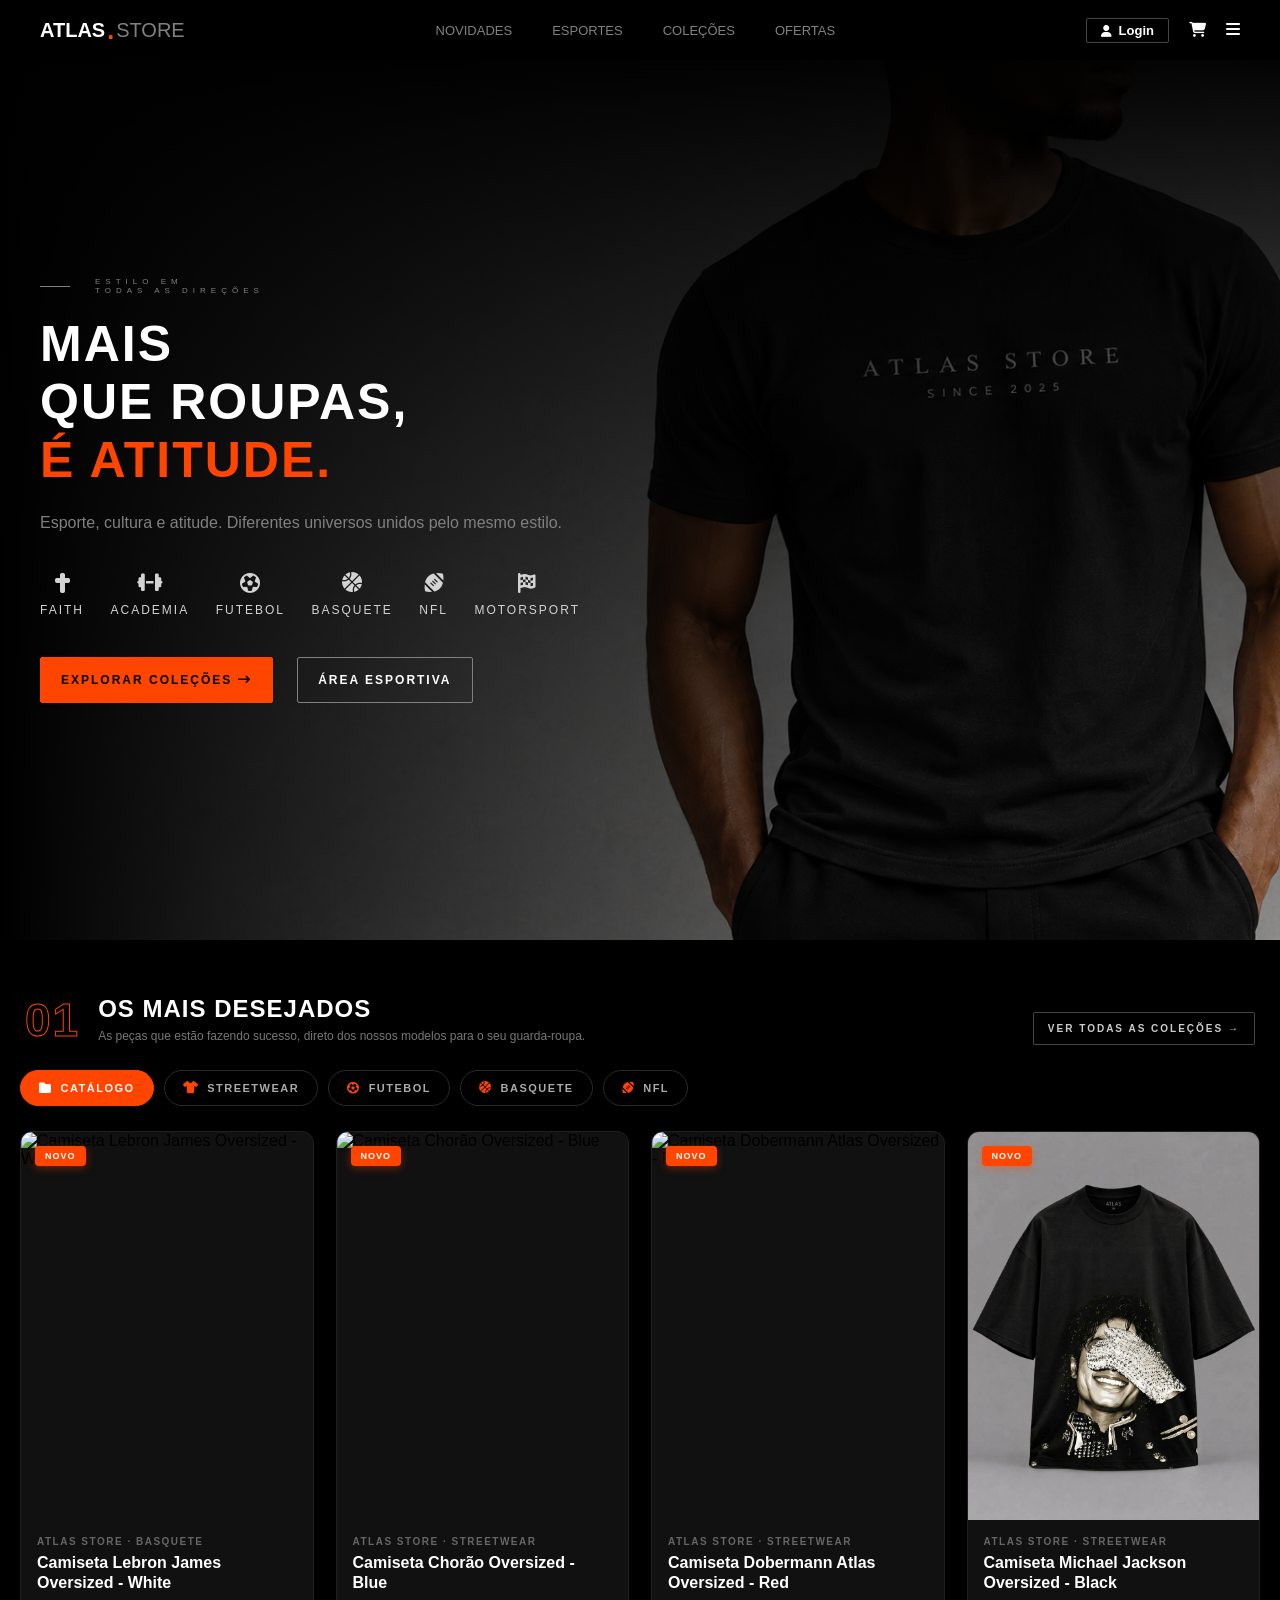
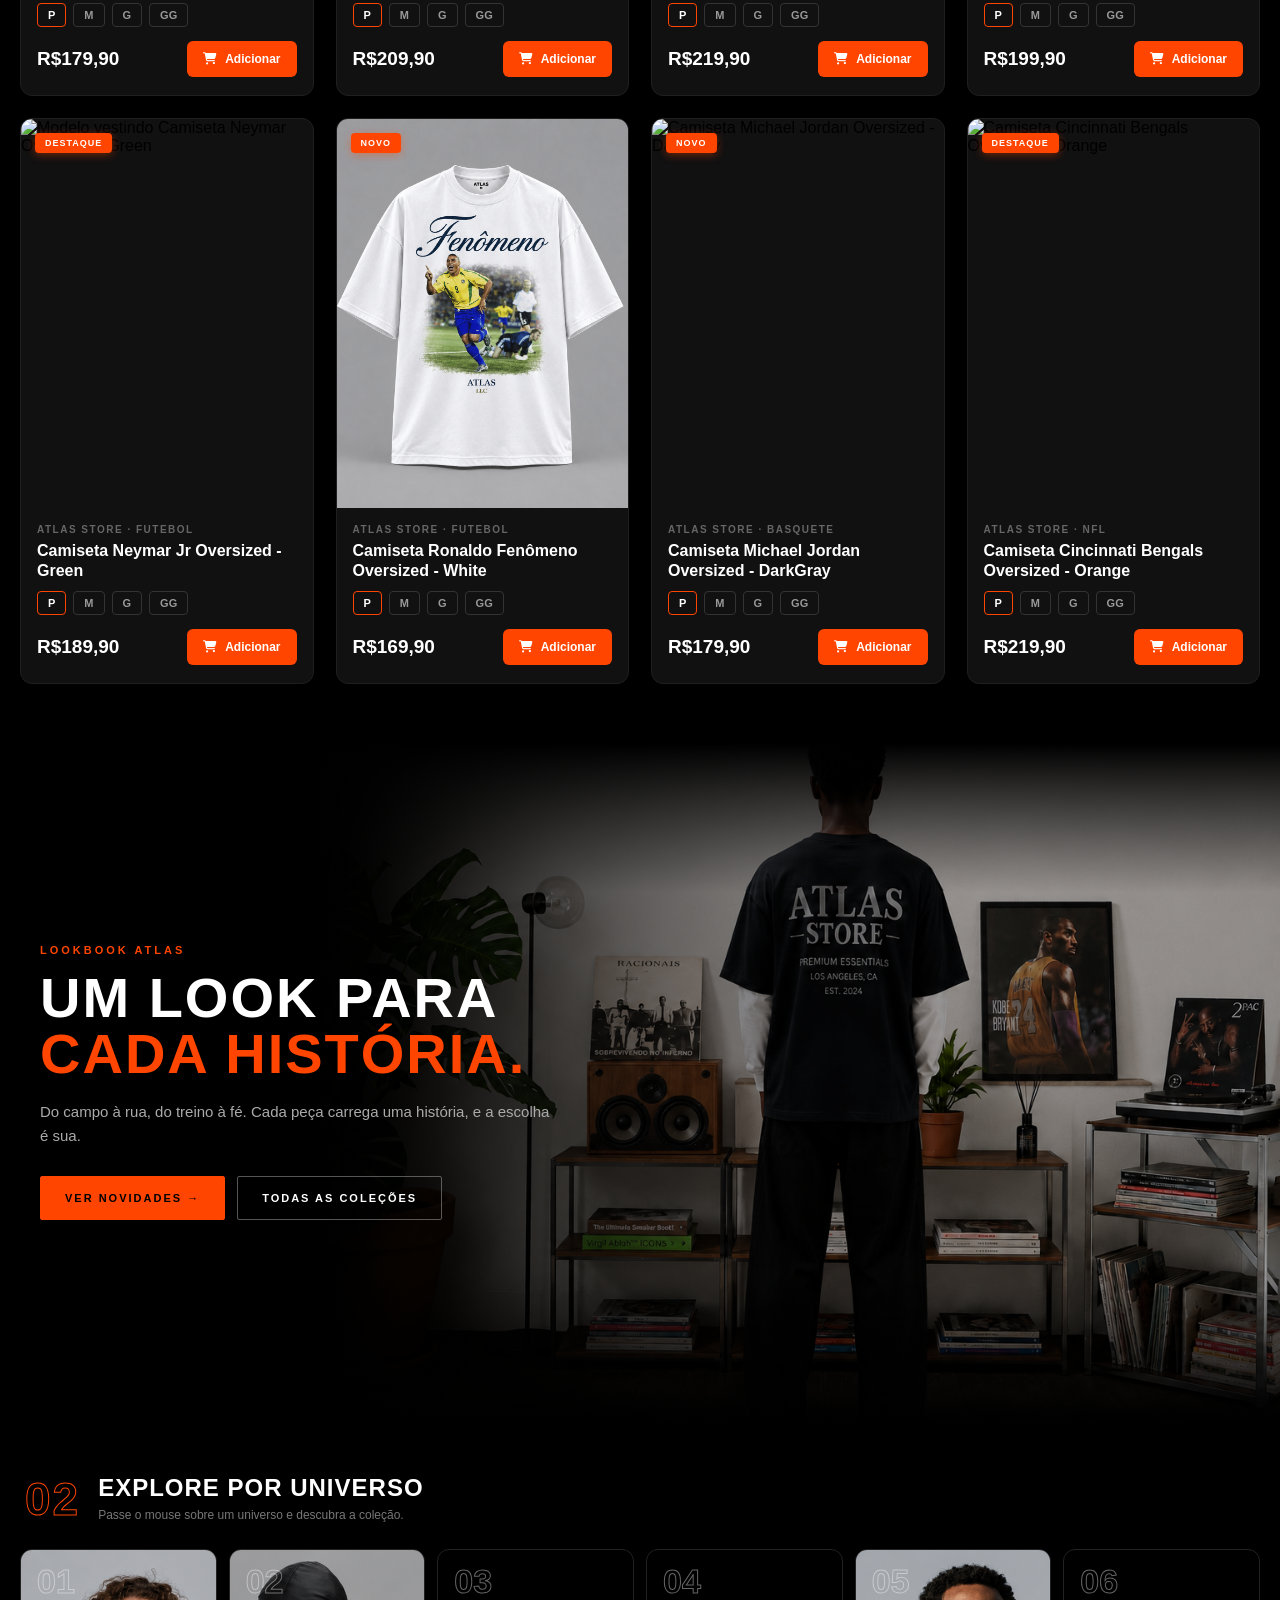
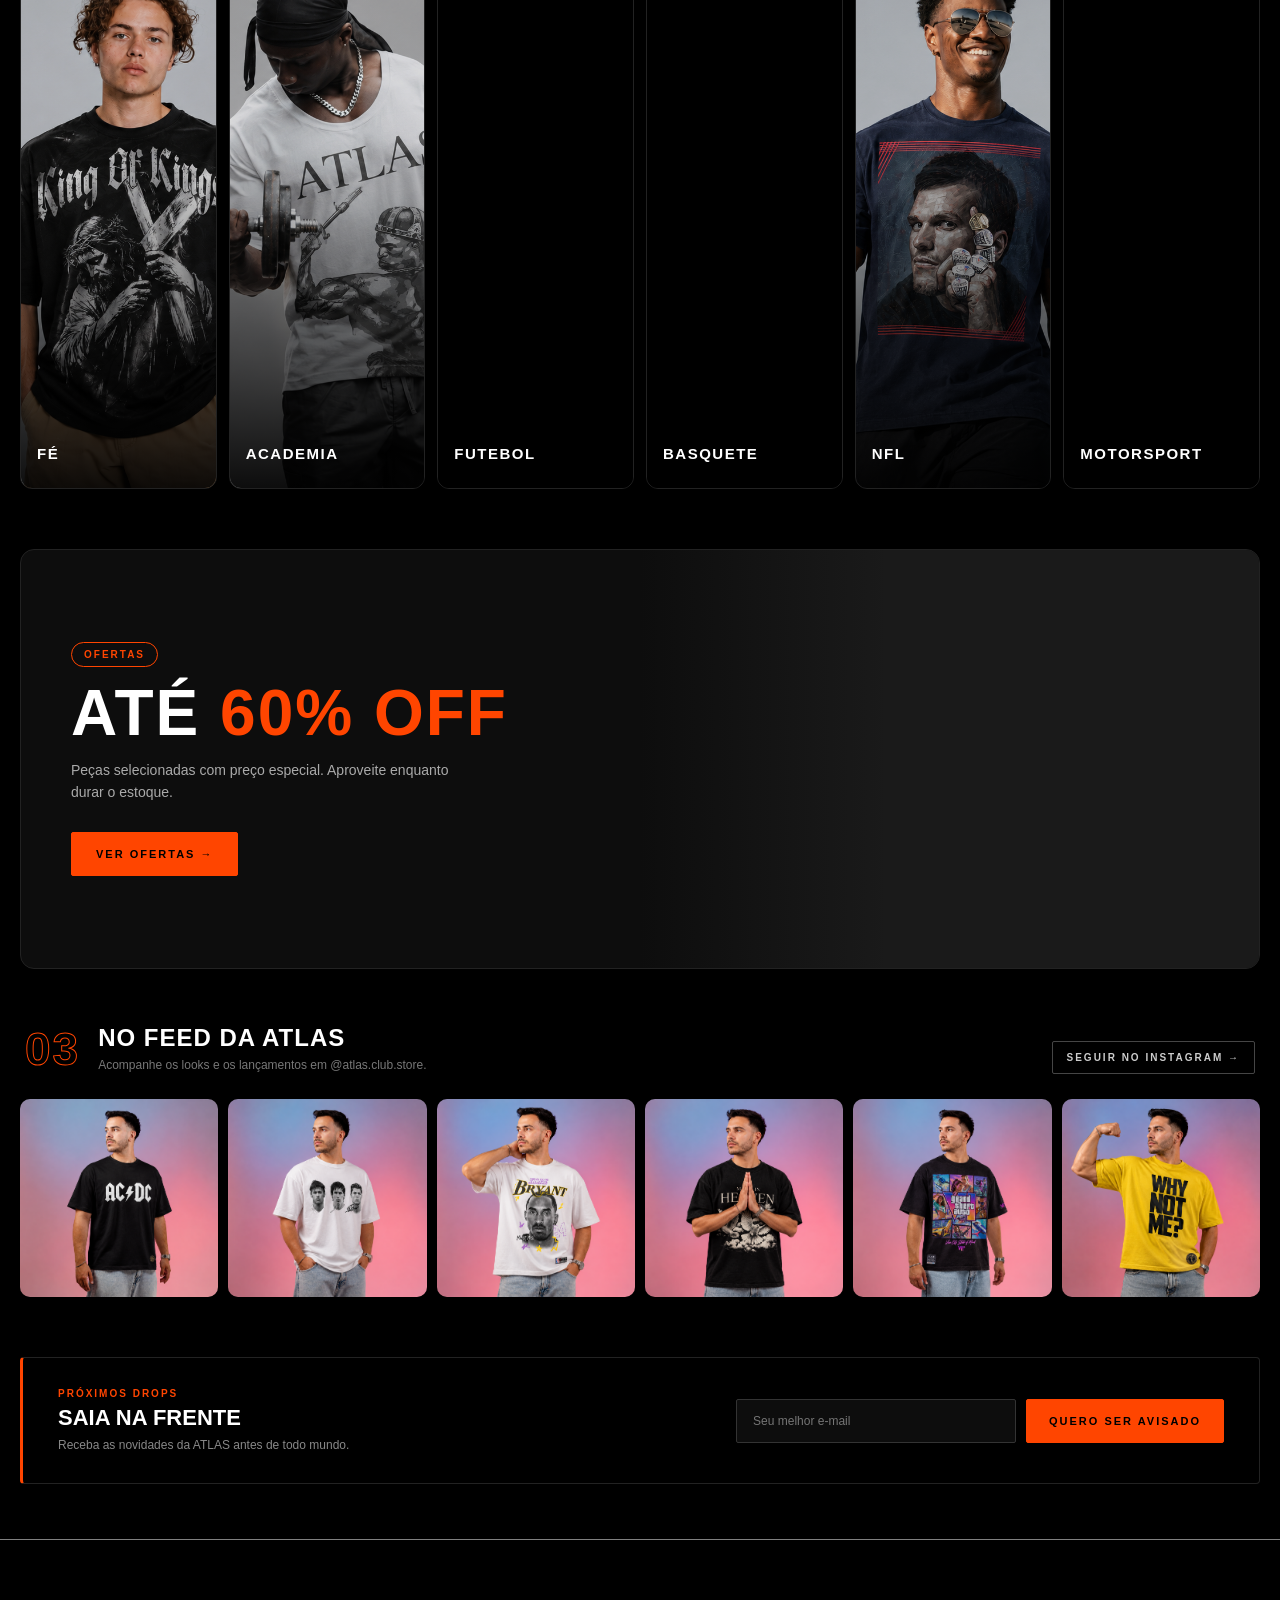
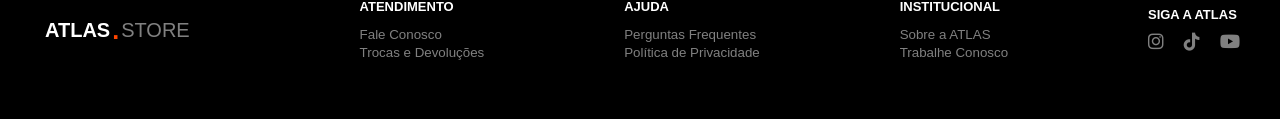
==== commit faa8263b: "feat: cria subpágina futebol dentro de coleções" ====
--- a/index.html
+++ b/index.html
@@ -226,15 +226,15 @@
                     </div>
                 </article>
 
-                <article class="card-modelo streetwear"> <!--CAMISETA DOG ATLAS-->
+                <article class="card-modelo streetwear"> <!--CAMISETA DOBERMANN ATLAS-->
                     <div class="card-modelo-imagem">
                         <span class="selo-home">NOVO</span>
-                        <img class="foto-modelo" src="assets/images/apresentacao/img-dogatlas-frente-apresentacao.png" alt="Camiseta Loverboy Atlas Oversized - Red">
-                        <img class="foto-produto" src="assets/images/apresentacao/img-dogatlas-costas-apresentacao.png" alt="Camiseta Loverboy Atlas Oversized - Red">
+                        <img class="foto-modelo" src="assets/images/apresentacao/img-dobermann-frente-apresentacao.png" alt="Camiseta Dobermann Atlas Oversized - Red">
+                        <img class="foto-produto" src="assets/images/apresentacao/img-dobermann-costas-apresentacao.png" alt="Camiseta Dobermann Atlas Oversized - Red">
                     </div>
                     <div class="card-modelo-info">
                         <span class="card-modelo-marca">ATLAS STORE · STREETWEAR</span>
-                        <h3>Camiseta Loverboy Atlas Oversized - Red</h3>
+                        <h3>Camiseta Dobermann Atlas Oversized - Red</h3>
                         <div class="card-modelo-tamanhos">
                             <button class="tamanho-home selecionado">P</button> <!--TIRAR SELECIONADO DEPOIS-ATIVAR COM JS-->
                             <button class="tamanho-home">M</button>
--- a/assets/css/style.css
+++ b/assets/css/style.css
@@ -322,8 +322,6 @@
 
 /*Estilos locais do Atlas Store-Index (seções após o hero)*/
 
-/*FUNDO PRETO: sem isso, a margem de 15px do rodapé (.rodape margin-top)
-  deixa aparecer o fundo branco padrão do navegador, formando a faixa branca*/
 body {
     background-color: black;
 }
@@ -538,7 +536,6 @@
     position: relative;
     overflow: hidden;
     aspect-ratio: 3 / 4;
-    background-color: #1a1a1a; /*cor de reserva enquanto não há imagem*/
 }
 
 .card-modelo-imagem img {
@@ -747,7 +744,6 @@
     padding: 20px 16px;
     border: 1px solid #222;
     border-radius: 12px;
-    background-color: #0d0d0d; /*cor de reserva enquanto não há imagem*/
     text-decoration: none;
     transition: flex 0.55s ease, border-color 0.3s ease;
 }
